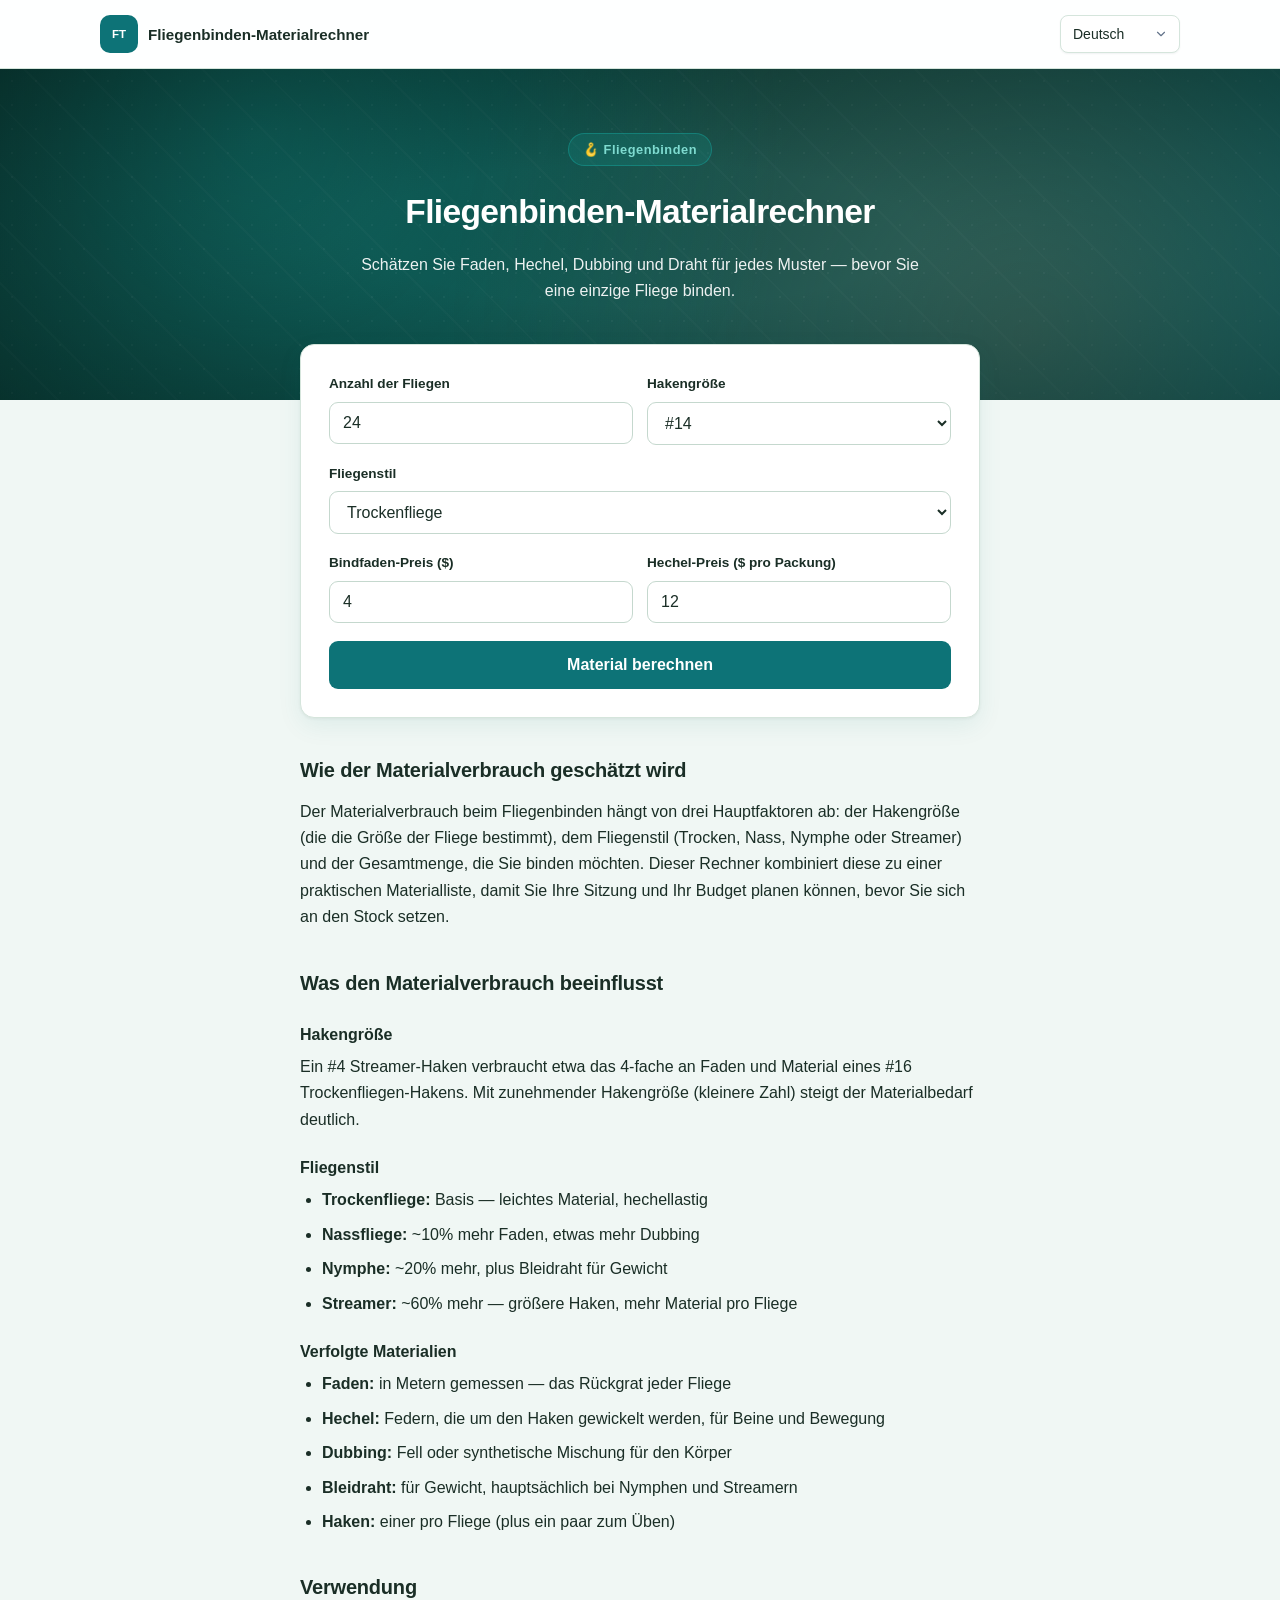
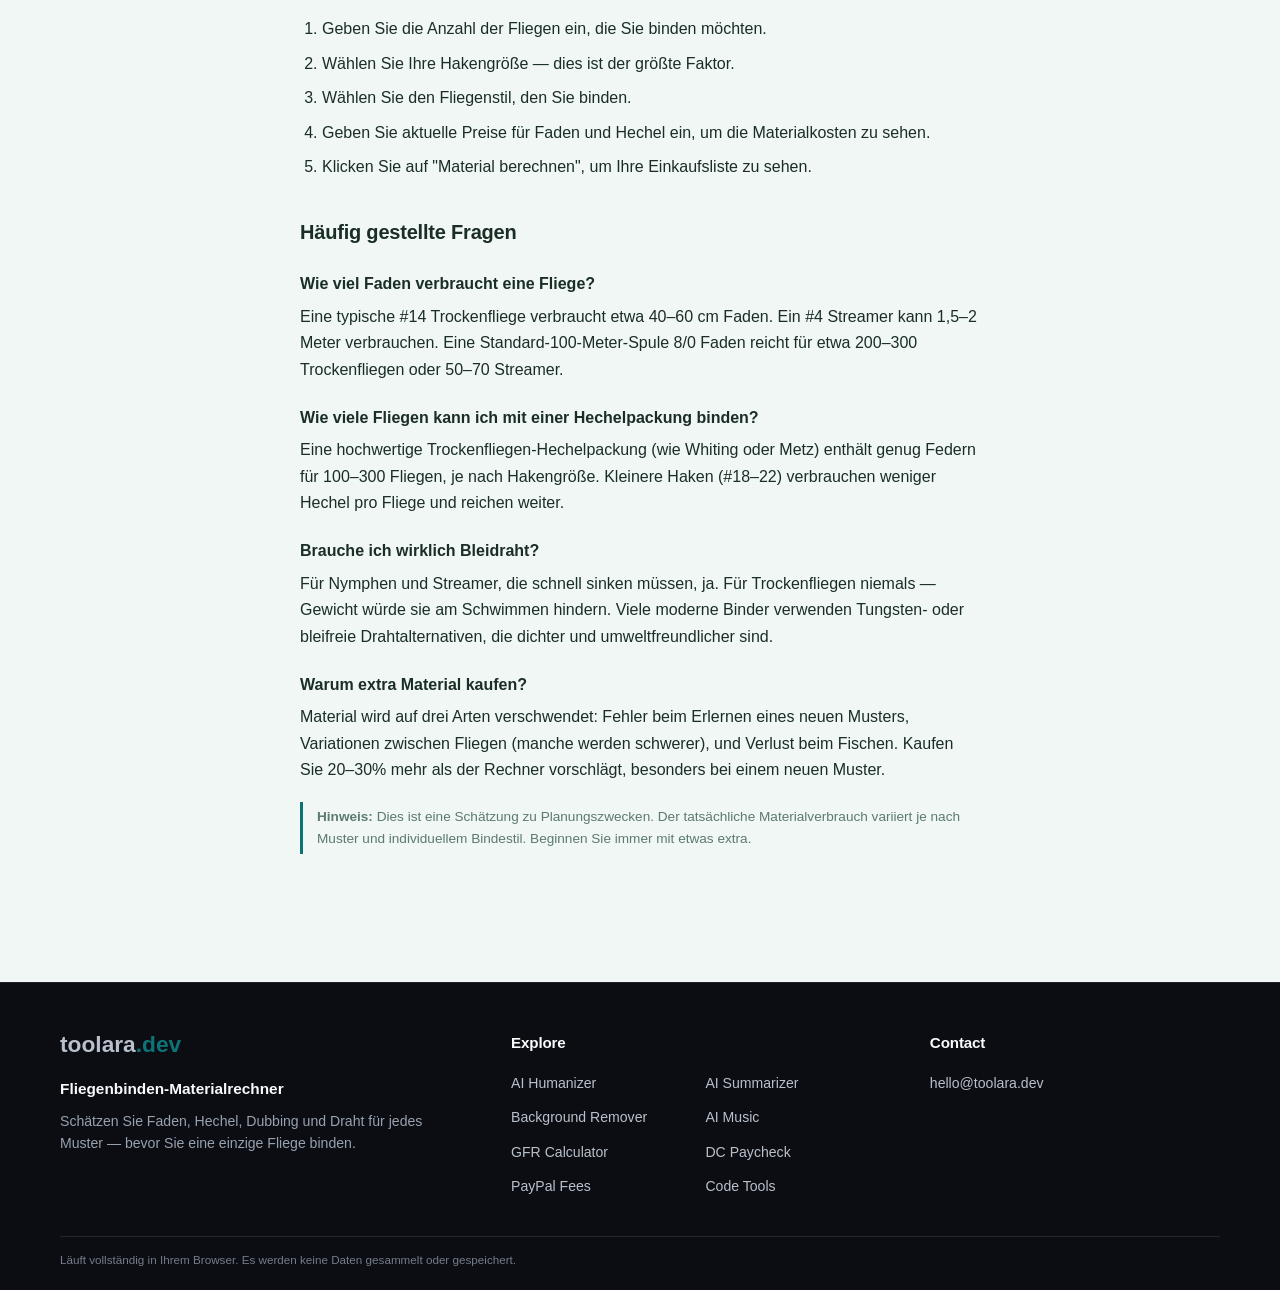
==== de/index.html @ 829e71bb "Use brand email in site contact links" ====
<!DOCTYPE html>
<html lang="de">
<head>
<meta charset="UTF-8">
<meta name="viewport" content="width=device-width, initial-scale=1.0">
<title>Fliegenbinden-Materialrechner — Faden, Hechel und Draht</title>
<meta name="description" content="Kostenloser Materialrechner fürs Fliegenbinden. Geben Sie Anzahl, Hakengröße und Fliegentyp ein — der Rechner schätzt Faden, Hechel, Dubbing und Draht und überschlägt die Kosten. Läuft vollständig im Browser, keine Datenübertragung.">
<meta name="keywords" content="fly tying calculator, fly tying materials, how much thread for flies, hackle calculator, fly tying cost estimator">
<meta name="robots" content="index, follow, max-snippet:-1, max-image-preview:large">
<meta name="theme-color" content="#1a3d2e">

<link rel="canonical" href="https://flytying.toolara.dev/de/">
<link rel="alternate" hreflang="en" href="https://flytying.toolara.dev/">
<link rel="alternate" hreflang="zh-Hans" href="https://flytying.toolara.dev/zh/">
<link rel="alternate" hreflang="zh-Hant" href="https://flytying.toolara.dev/zh-tw/">
<link rel="alternate" hreflang="ja" href="https://flytying.toolara.dev/ja/">
<link rel="alternate" hreflang="ko" href="https://flytying.toolara.dev/ko/">
<link rel="alternate" hreflang="de" href="https://flytying.toolara.dev/de/">
<link rel="alternate" hreflang="ru" href="https://flytying.toolara.dev/ru/">
<link rel="alternate" hreflang="es" href="https://flytying.toolara.dev/es/">
<link rel="alternate" hreflang="x-default" href="https://flytying.toolara.dev/">

<meta property="og:type" content="website">
<meta property="og:title" content="Fliegenbinden-Materialrechner — Faden, Hechel und Draht">
<meta property="og:description" content="Kostenloser Materialrechner fürs Fliegenbinden. Geben Sie Anzahl, Hakengröße und Fliegentyp ein — der Rechner schätzt Faden, Hechel, Dubbing und Draht und überschlägt die Kosten. Läuft vollständig im Browser, keine Datenübertragung.">
<meta property="og:url" content="https://flytying.toolara.dev/de/">
<meta property="og:image" content="https://flytying.toolara.dev/og-image.png">
<meta property="og:image:width" content="1200">
<meta property="og:image:height" content="630">
<meta property="og:image:alt" content="Fliegenbinden-Materialrechner — Faden, Hechel und Draht">
<meta property="og:locale" content="de_DE">
<meta name="twitter:card" content="summary_large_image">

<script type="application/ld+json">
{
  "@context": "https://schema.org",
  "@type": "WebApplication",
  "name": "Fliegenbinden-Materialrechner",
  "url": "https://flytying.toolara.dev/de/",
  "applicationCategory": "UtilityApplication",
  "operatingSystem": "Any",
  "inLanguage": "de",
  "description": "Kostenloser Materialrechner fürs Fliegenbinden. Geben Sie Anzahl, Hakengröße und Fliegentyp ein — der Rechner schätzt Faden, Hechel, Dubbing und Draht und überschlägt die Kosten. Läuft vollständig im Browser, keine Datenübertragung.",
  "offers": { "@type": "Offer", "price": "0", "priceCurrency": "USD" }
}
</script>

<script>window.__FORCE_LANG__ = 'de';</script>
<link rel="stylesheet" href="/css/style.css">
</head>
<body>
<header class="site-header"><div class="site-header-inner"><a class="site-brand" href="/" aria-label="fly-tying-calculator"><span class="site-brand-mark" aria-hidden="true">FT</span><span class="site-brand-name" data-i18n="title"></span></a><nav class="site-nav" aria-label="Site navigation"><select id="langSelect" onchange="setLang(this.value)" aria-label="Language">
      <option value="en">English</option>
      <option value="zh">简体中文</option>
      <option value="zh-TW">繁體中文</option>
      <option value="ja">日本語</option>
      <option value="ko">한국어</option>
      <option value="de">Deutsch</option>
      <option value="ru">Русский</option>
      <option value="es">Español</option>
    </select></nav></div></header>


<header class="hero">

  <div class="hero-inner">
    <div class="hero-badge" data-i18n="heroBadge">🪝 Fliegenbinden</div>
    <h1 data-i18n="title">Fliegenbinden-Materialrechner</h1>
    <p data-i18n="subtitle">Schätzen Sie Faden, Hechel, Dubbing und Draht für jedes Muster — bevor Sie eine einzige Fliege binden.</p>
  </div>
</header>

<main class="wrap">
  <section class="card">
    <h2 class="visually-hidden" data-i18n="calcHeading">Rechner</h2>

    <div class="row">
      <div>
        <label for="quantity" data-i18n="qtyLabel">Anzahl der Fliegen</label>
        <input type="number" id="quantity" min="1" step="1" placeholder="24" value="24" inputmode="numeric">
      </div>
      <div>
        <label for="hookSize" data-i18n="hookLabel">Hakengröße</label>
        <select id="hookSize">
          <option value="2">#2</option>
          <option value="4">#4</option>
          <option value="6">#6</option>
          <option value="8">#8</option>
          <option value="10">#10</option>
          <option value="12">#12</option>
          <option value="14" selected>#14</option>
          <option value="16">#16</option>
          <option value="18">#18</option>
          <option value="20">#20</option>
          <option value="22">#22</option>
        </select>
      </div>
    </div>

    <label for="style" data-i18n="styleLabel">Fliegenstil</label>
    <select id="style">
      <option value="dry" selected data-i18n="styleDry">Trockenfliege</option>
      <option value="wet" data-i18n="styleWet">Nassfliege</option>
      <option value="nymph" data-i18n="styleNymph">Nymphe</option>
      <option value="streamer" data-i18n="styleStreamer">Streamer</option>
    </select>

    <div class="row">
      <div>
        <label for="threadPrice" data-i18n="threadLabel">Bindfaden-Preis ($)</label>
        <input type="number" id="threadPrice" min="0" step="0.5" placeholder="4" value="4" inputmode="decimal">
      </div>
      <div>
        <label for="hacklePrice" data-i18n="hackleLabel">Hechel-Preis ($ pro Packung)</label>
        <input type="number" id="hacklePrice" min="0" step="0.5" placeholder="12" value="12" inputmode="decimal">
      </div>
    </div>

    <button class="calc" type="button" onclick="calculate()" data-i18n="calcBtn">Material berechnen</button>

    <div id="result" role="region" aria-live="polite">
      <div class="result-label" data-i18n="resultLabel">Benötigtes Material für</div>
      <div class="total-flies"><span id="totalFlies">—</span></div>

      <div class="breakdown">
        <div class="bd-row"><span data-i18n="bdThread">Bindfaden</span><strong id="bdThread">—</strong></div>
        <div class="bd-row"><span data-i18n="bdHackle">Hecheln</span><strong id="bdHackle">—</strong></div>
        <div class="bd-row"><span data-i18n="bdDubbing">Dubbing</span><strong id="bdDubbing">—</strong></div>
        <div class="bd-row"><span data-i18n="bdWire">Bleidraht</span><strong id="bdWire">—</strong></div>
        <div class="bd-row"><span data-i18n="bdHooks">Haken</span><strong id="bdHooks">—</strong></div>
        <div class="bd-divider"></div>
        <div class="bd-row bd-total"><span data-i18n="bdCost">Geschätzte Materialkosten</span><strong id="bdCost">—</strong></div>
      </div>
      <div class="result-disclaimer" data-i18n="resultDisclaimer">Nur eine Schätzung. Der tatsächliche Materialverbrauch variiert je nach Muster, Bindestil und individueller Technik. Kaufen Sie immer etwas extra.</div>
    </div>
  </section>

  <section>
    <h2 data-i18n="whatIsTitle">Wie der Materialverbrauch geschätzt wird</h2>
    <p data-i18n="whatIsText">Der Materialverbrauch beim Fliegenbinden hängt von drei Hauptfaktoren ab: der Hakengröße (die die Größe der Fliege bestimmt), dem Fliegenstil (Trocken, Nass, Nymphe oder Streamer) und der Gesamtmenge, die Sie binden möchten. Dieser Rechner kombiniert diese zu einer praktischen Materialliste, damit Sie Ihre Sitzung und Ihr Budget planen können, bevor Sie sich an den Stock setzen.</p>
  </section>

  <section>
    <h2 data-i18n="factorsTitle">Was den Materialverbrauch beeinflusst</h2>
    <h3 data-i18n="f1Title">Hakengröße</h3>
    <p data-i18n="f1Text">Ein #4 Streamer-Haken verbraucht etwa das 4-fache an Faden und Material eines #16 Trockenfliegen-Hakens. Mit zunehmender Hakengröße (kleinere Zahl) steigt der Materialbedarf deutlich.</p>

    <h3 data-i18n="f2Title">Fliegenstil</h3>
    <ul>
      <li data-i18n="f2a"><strong>Trockenfliege:</strong> Basis — leichtes Material, hechellastig</li>
      <li data-i18n="f2b"><strong>Nassfliege:</strong> ~10% mehr Faden, etwas mehr Dubbing</li>
      <li data-i18n="f2c"><strong>Nymphe:</strong> ~20% mehr, plus Bleidraht für Gewicht</li>
      <li data-i18n="f2d"><strong>Streamer:</strong> ~60% mehr — größere Haken, mehr Material pro Fliege</li>
    </ul>

    <h3 data-i18n="f3Title">Verfolgte Materialien</h3>
    <ul>
      <li data-i18n="f3a"><strong>Faden:</strong> in Metern gemessen — das Rückgrat jeder Fliege</li>
      <li data-i18n="f3b"><strong>Hechel:</strong> Federn, die um den Haken gewickelt werden, für Beine und Bewegung</li>
      <li data-i18n="f3c"><strong>Dubbing:</strong> Fell oder synthetische Mischung für den Körper</li>
      <li data-i18n="f3d"><strong>Bleidraht:</strong> für Gewicht, hauptsächlich bei Nymphen und Streamern</li>
      <li data-i18n="f3e"><strong>Haken:</strong> einer pro Fliege (plus ein paar zum Üben)</li>
    </ul>
  </section>

  <section>
    <h2 data-i18n="howToTitle">Verwendung</h2>
    <ol>
      <li data-i18n="howTo1">Geben Sie die Anzahl der Fliegen ein, die Sie binden möchten.</li>
      <li data-i18n="howTo2">Wählen Sie Ihre Hakengröße — dies ist der größte Faktor.</li>
      <li data-i18n="howTo3">Wählen Sie den Fliegenstil, den Sie binden.</li>
      <li data-i18n="howTo4">Geben Sie aktuelle Preise für Faden und Hechel ein, um die Materialkosten zu sehen.</li>
      <li data-i18n="howTo5">Klicken Sie auf "Material berechnen", um Ihre Einkaufsliste zu sehen.</li>
    </ol>
  </section>

  <section>
    <h2 data-i18n="faqTitle">Häufig gestellte Fragen</h2>
    <h3 data-i18n="faq1q">Wie viel Faden verbraucht eine Fliege?</h3>
    <p data-i18n="faq1a">Eine typische #14 Trockenfliege verbraucht etwa 40–60 cm Faden. Ein #4 Streamer kann 1,5–2 Meter verbrauchen. Eine Standard-100-Meter-Spule 8/0 Faden reicht für etwa 200–300 Trockenfliegen oder 50–70 Streamer.</p>

    <h3 data-i18n="faq2q">Wie viele Fliegen kann ich mit einer Hechelpackung binden?</h3>
    <p data-i18n="faq2a">Eine hochwertige Trockenfliegen-Hechelpackung (wie Whiting oder Metz) enthält genug Federn für 100–300 Fliegen, je nach Hakengröße. Kleinere Haken (#18–22) verbrauchen weniger Hechel pro Fliege und reichen weiter.</p>

    <h3 data-i18n="faq3q">Brauche ich wirklich Bleidraht?</h3>
    <p data-i18n="faq3a">Für Nymphen und Streamer, die schnell sinken müssen, ja. Für Trockenfliegen niemals — Gewicht würde sie am Schwimmen hindern. Viele moderne Binder verwenden Tungsten- oder bleifreie Drahtalternativen, die dichter und umweltfreundlicher sind.</p>

    <h3 data-i18n="faq4q">Warum extra Material kaufen?</h3>
    <p data-i18n="faq4a">Material wird auf drei Arten verschwendet: Fehler beim Erlernen eines neuen Musters, Variationen zwischen Fliegen (manche werden schwerer), und Verlust beim Fischen. Kaufen Sie 20–30% mehr als der Rechner vorschlägt, besonders bei einem neuen Muster.</p>

    <div class="disclaimer" data-i18n="disclaimer"><strong>Hinweis:</strong> Dies ist eine Schätzung zu Planungszwecken. Der tatsächliche Materialverbrauch variiert je nach Muster und individuellem Bindestil. Beginnen Sie immer mit etwas extra.</div>
  </section>
</main>

<footer class="footer site-footer">
<div class="site-footer-inner">
<div class="site-footer-grid">
<section class="site-footer-column">
<a class="site-footer-wordmark" href="https://toolara.dev/" aria-label="toolara.dev">toolara<span class="tld">.dev</span></a>
<p class="site-footer-site-name" data-i18n="title">Fliegenbinden-Materialrechner</p>
<p class="site-footer-description" data-i18n="subtitle">Schätzen Sie Faden, Hechel, Dubbing und Draht für jedes Muster — bevor Sie eine einzige Fliege binden.</p>
</section>
<section class="site-footer-column"><h2 class="site-footer-heading">Explore</h2><nav class="site-footer-links" aria-label="Explore sites"><a href="https://humanize.toolara.dev/">AI Humanizer</a>
<a href="https://summarize.toolara.dev/">AI Summarizer</a>
<a href="https://background.toolara.dev/">Background Remover</a>
<a href="https://music.toolara.dev/">AI Music</a>
<a href="https://gfr.toolara.dev/">GFR Calculator</a>
<a href="https://dc-pay.toolara.dev/">DC Paycheck</a>
<a href="https://paypal.toolara.dev/">PayPal Fees</a>
<a href="https://devtools.toolara.dev/">Code Tools</a></nav></section>
<section class="site-footer-column"><h2 class="site-footer-heading">Contact</h2><p class="site-footer-contact"><a href="mailto:hello@toolara.dev">hello@toolara.dev</a></p></section>
</div>
<div class="site-footer-bottom"><p class="site-footer-privacy" data-i18n="footer">Läuft vollständig in Ihrem Browser. Es werden keine Daten gesammelt oder gespeichert.</p></div>
</div>
</footer>

<script src="/js/i18n.js"></script>
<script src="/js/calculator.js"></script>
</body>
</html>
---- css/style.css ----
:root {
  --bg: #f0f7f4; --card: #ffffff; --text: #1a2e26; --muted: #5c7a6e;
  --accent: #0d7377; --accent-dark: #095457; --water: #14a098; --brown: #8b5a3c;
  --border: #d5e5dc; --radius: 14px;
  --shadow: 0 1px 3px rgba(26,46,38,0.06), 0 8px 24px rgba(13,115,119,0.08);
}
* { box-sizing: border-box; }
html { scroll-behavior: smooth; }
body { margin: 0; font-family: -apple-system, BlinkMacSystemFont, "Segoe UI", "PingFang SC", "Hiragino Sans GB", "Microsoft YaHei", "Noto Sans CJK SC", Roboto, sans-serif; background: var(--bg); color: var(--text); line-height: 1.65; -webkit-font-smoothing: antialiased; }
.visually-hidden { position: absolute; width: 1px; height: 1px; padding: 0; margin: -1px; overflow: hidden; clip: rect(0,0,0,0); white-space: nowrap; border: 0; }

/* ---------- Hero ---------- */
.hero {
  position: relative;
  overflow: hidden;
  color: #fff;
  padding: 64px 20px 96px;
  background:
    radial-gradient(circle at 20% 20%, rgba(20,160,152,0.35) 0%, transparent 50%),
    radial-gradient(circle at 80% 80%, rgba(139,90,60,0.30) 0%, transparent 55%),
    linear-gradient(135deg, #0a2e2a 0%, #0d4a45 45%, #0d7377 100%);
}
.hero::before {
  content: "";
  position: absolute; inset: 0;
  background-image:
    repeating-linear-gradient(45deg, transparent, transparent 40px, rgba(255,255,255,0.02) 40px, rgba(255,255,255,0.02) 42px),
    radial-gradient(rgba(255,255,255,0.04) 1px, transparent 1px);
  background-size: auto, 24px 24px;
  pointer-events: none;
}
.hero::after {
  content: "";
  position: absolute; inset: 0;
  background: radial-gradient(ellipse at center, transparent 30%, rgba(0,20,15,0.40) 100%);
  pointer-events: none;
}
.hero-inner { max-width: 720px; margin: 0 auto; position: relative; z-index: 2; text-align: center; }
.hero-badge {
  display: inline-block;
  background: rgba(20,160,152,0.20);
  border: 1px solid rgba(20,160,152,0.50);
  color: #7fdbd0;
  padding: 5px 14px;
  border-radius: 999px;
  font-size: 0.8rem;
  font-weight: 600;
  letter-spacing: 0.04em;
  margin-bottom: 18px;
}
.hero h1 { font-size: 2.1rem; margin: 0 0 12px; font-weight: 800; letter-spacing: -0.02em; }
.hero p { margin: 0 auto; opacity: 0.92; font-size: 1rem; max-width: 560px; }

/* ---------- Lang switcher ---------- */
.lang-switch { position: absolute; top: 16px; right: 16px; z-index: 3; }
.lang-switch select {
  appearance: none; -webkit-appearance: none;
  background-color: rgba(255,255,255,0.12);
  background-image: url("data:image/svg+xml;charset=UTF-8,%3csvg xmlns='http://www.w3.org/2000/svg' viewBox='0 0 24 24' fill='none' stroke='white' stroke-width='2' stroke-linecap='round' stroke-linejoin='round'%3e%3cpolyline points='6 9 12 15 18 9'%3e%3c/polyline%3e%3c/svg%3e");
  background-repeat: no-repeat; background-position: right 10px center; background-size: 14px;
  border: 1px solid rgba(255,255,255,0.3);
  color: #fff; padding: 7px 32px 7px 12px; border-radius: 8px;
  font-size: 0.85rem; font-family: inherit; cursor: pointer;
}
.lang-switch select:hover { background-color: rgba(255,255,255,0.25); }
.lang-switch select option { color: #1a2e26; background: #fff; }

/* ---------- Layout ---------- */
.wrap { max-width: 720px; margin: -56px auto 0; padding: 0 20px 64px; position: relative; z-index: 2; }
.card { background: var(--card); border: 1px solid var(--border); border-radius: var(--radius); padding: 28px; margin-bottom: 22px; box-shadow: var(--shadow); }

label { display: block; font-weight: 600; font-size: 0.85rem; margin-bottom: 6px; }
input, select { width: 100%; padding: 11px 13px; border: 1px solid #c5d8ce; border-radius: 9px; font-size: 1rem; margin-bottom: 18px; background: #fff; color: var(--text); transition: border-color 0.15s, box-shadow 0.15s; font-family: inherit; }
input:focus, select:focus { outline: none; border-color: var(--accent); box-shadow: 0 0 0 3px rgba(13,115,119,0.15); }
.row { display: flex; gap: 14px; }
.row > div { flex: 1; }
button.calc { width: 100%; padding: 15px; background: var(--accent); color: #fff; border: none; border-radius: 9px; font-size: 1rem; font-weight: 600; cursor: pointer; transition: background 0.15s, transform 0.1s; font-family: inherit; }
button.calc:hover { background: var(--accent-dark); }
button.calc:active { transform: scale(0.99); }

/* ---------- Result ---------- */
#result { margin-top: 24px; padding: 24px; border-radius: 14px; background: linear-gradient(135deg, #ecfaf7 0%, #f0f7f4 100%); border: 2px solid var(--accent); display: none; animation: fadeIn 0.35s ease; }
#result.show { display: block; }
@keyframes fadeIn { from { opacity: 0; transform: translateY(8px); } to { opacity: 1; transform: none; } }
.result-label { font-size: 0.78rem; text-transform: uppercase; letter-spacing: 0.07em; font-weight: 700; color: #0d7377; margin-bottom: 4px; }
.total-flies { font-size: 2.6rem; font-weight: 800; color: #0a2e2a; line-height: 1; letter-spacing: -0.02em; }
.total-flies::after { content: " flies"; font-size: 1rem; font-weight: 500; color: var(--muted); margin-left: 8px; }
.breakdown { margin-top: 20px; padding-top: 16px; border-top: 1px solid rgba(13,115,119,0.20); }
.bd-row { display: flex; justify-content: space-between; padding: 7px 0; font-size: 0.9rem; color: #1a2e26; }
.bd-row strong { color: #0a2e2a; font-weight: 600; }
.bd-divider { height: 1px; background: rgba(13,115,119,0.15); margin: 10px 0; }
.bd-total { font-size: 1rem; padding-top: 10px; }
.bd-total strong { color: #0d7377; font-size: 1.15rem; }
.result-disclaimer { margin-top: 16px; padding-top: 12px; border-top: 1px solid rgba(13,115,119,0.15); font-size: 0.78rem; color: var(--muted); }

/* ---------- Content ---------- */
h2 { font-size: 1.25rem; margin: 36px 0 12px; letter-spacing: -0.01em; }
h3 { font-size: 1rem; margin: 22px 0 6px; }
p { margin: 0 0 14px; }
ul, ol { margin: 0 0 16px; padding-left: 22px; }
li { margin-bottom: 8px; line-height: 1.65; }
table { width: 100%; border-collapse: collapse; font-size: 0.9rem; margin: 14px 0; }
th, td { text-align: left; padding: 10px 12px; border-bottom: 1px solid #d5e5dc; }
th { background: #ecfaf7; font-weight: 600; font-size: 0.8rem; text-transform: uppercase; letter-spacing: 0.04em; color: #0d7377; }
tr:last-child td { border-bottom: none; }
.disclaimer { font-size: 0.85rem; color: var(--muted); border-left: 3px solid var(--accent); padding: 4px 0 4px 14px; margin-top: 18px; }
.footer { text-align: center; font-size: 0.8rem; color: var(--muted); padding: 24px 20px 48px; }

@media (max-width: 560px) {
  .hero { padding: 48px 16px 80px; }
  .hero h1 { font-size: 1.5rem; }
  .lang-switch { position: static; display: flex; justify-content: center; margin-bottom: 16px; }
  .wrap { padding: 0 14px 48px; }
  .card { padding: 20px; }
  .row { flex-direction: column; gap: 0; }
  .total-flies { font-size: 2.1rem; }
}
/* Toolara site navigation */
.site-header { position: relative; z-index: 10; background: rgba(255,255,255,0.96); border-bottom: 1px solid var(--border, #e2e8f0); }
.site-header-inner { max-width: 1120px; min-height: 68px; margin: 0 auto; padding: 10px 20px; display: flex; align-items: center; justify-content: space-between; gap: 20px; }
.site-brand { min-width: 0; display: flex; align-items: center; gap: 10px; color: var(--text, #0f1c2e); text-decoration: none; font-weight: 700; }
.site-brand-mark { width: 38px; height: 38px; flex: 0 0 38px; display: grid; place-items: center; border-radius: 10px; background: var(--accent, #2563eb); color: #fff; font-size: 0.72rem; font-weight: 800; }
.site-brand-name { font-size: 0.95rem; line-height: 1.25; }
.site-nav { display: flex; align-items: center; gap: 10px; }
.site-nav-link { padding: 8px 12px; border: 1px solid var(--border, #e2e8f0); border-radius: 8px; background: #fff; color: var(--accent-dark, var(--accent, #1d4ed8)); text-decoration: none; white-space: nowrap; font-size: 0.875rem; font-weight: 650; transition: background 0.15s, border-color 0.15s; }
.site-nav-link:hover { background: var(--bg, #f8fafc); border-color: var(--accent, #2563eb); }
.site-nav select { appearance: none; -webkit-appearance: none; width: auto; min-width: 120px; height: 38px; margin: 0; padding: 8px 34px 8px 12px; border: 1px solid var(--border, #e2e8f0); border-radius: 8px; background-color: #fff; background-image: url("data:image/svg+xml;charset=UTF-8,%3csvg xmlns='http://www.w3.org/2000/svg' viewBox='0 0 24 24' fill='none' stroke='%2364748b' stroke-width='2' stroke-linecap='round' stroke-linejoin='round'%3e%3cpolyline points='6 9 12 15 18 9'%3e%3c/polyline%3e%3c/svg%3e"); background-repeat: no-repeat; background-position: right 11px center; background-size: 14px; color: var(--text, #0f1c2e); font-family: inherit; font-size: 0.875rem; line-height: 1.2; cursor: pointer; box-shadow: 0 1px 2px rgba(15, 28, 46, 0.06); transition: border-color 0.15s, box-shadow 0.15s; }
.site-nav select:hover { border-color: var(--accent, #2563eb); }
.site-nav select:focus-visible { outline: 2px solid var(--accent, #2563eb); outline-offset: 2px; }
.site-nav select option { color: #0f1c2e; background: #fff; }
@media (max-width: 560px) {
  .site-header-inner { min-height: 0; padding: 10px 14px; flex-wrap: wrap; gap: 10px; }
  .site-brand { flex: 1 1 100%; }
  .site-nav { width: 100%; justify-content: space-between; gap: 8px; }
  .site-nav select { min-width: 118px; }
}

.site-footer { margin-top: 64px !important; padding: 48px 24px 22px !important; background: #0b0d12 !important; border-top: 1px solid rgba(255,255,255,0.08) !important; color: #a6adbb !important; text-align: left !important; font-size: 0.88rem !important; line-height: 1.6; }
.site-footer-inner { max-width: 1160px; margin: 0 auto; }
.site-footer-grid { display: grid; grid-template-columns: minmax(0,1.25fr) minmax(280px,1.15fr) minmax(220px,0.9fr); gap: 48px; }
.site-footer-column { min-width: 0; }
.site-footer-wordmark { display: inline-flex; align-items: baseline; color: #f8fafc !important; font-size: 1.42rem; font-weight: 850; line-height: 1.15; text-decoration: none; }
.site-footer-wordmark .tld { color: var(--accent, #3b82f6); }
.site-footer-site-name { margin: 18px 0 0 !important; color: #f8fafc; font-size: 0.96rem; font-weight: 700; }
.site-footer-heading { margin: 0 0 16px !important; color: #f8fafc; font-size: 0.95rem; font-weight: 650; }
.site-footer-description { max-width: 420px; margin: 8px 0 0 !important; color: #98a1af; }
.site-footer-links { display: grid; grid-template-columns: repeat(2,minmax(0,1fr)); gap: 12px 18px; }
.site-footer-contact { margin: 0 !important; color: #b9c0cb; overflow-wrap: anywhere; }
.site-footer a { color: #b9c0cb !important; text-decoration: none; }
.site-footer a:hover { color: #fff !important; text-decoration: underline; }
.site-footer-bottom { margin-top: 38px; padding-top: 14px; border-top: 1px solid rgba(255,255,255,0.1); color: #747d8a; font-size: 0.73rem; line-height: 1.5; }
.site-footer-bottom p { margin: 0; }
@media (max-width: 960px) { .site-footer-grid { grid-template-columns: repeat(2,minmax(0,1fr)); gap: 34px; } .site-footer-column:first-child { grid-column: 1 / -1; } }
@media (max-width: 760px) { .site-footer { padding: 36px 20px 20px !important; } .site-footer-grid { grid-template-columns: 1fr; gap: 28px; } .site-footer-column:first-child { grid-column: auto; } .site-footer-links { gap: 10px 14px; } .site-footer-bottom { margin-top: 28px; } }
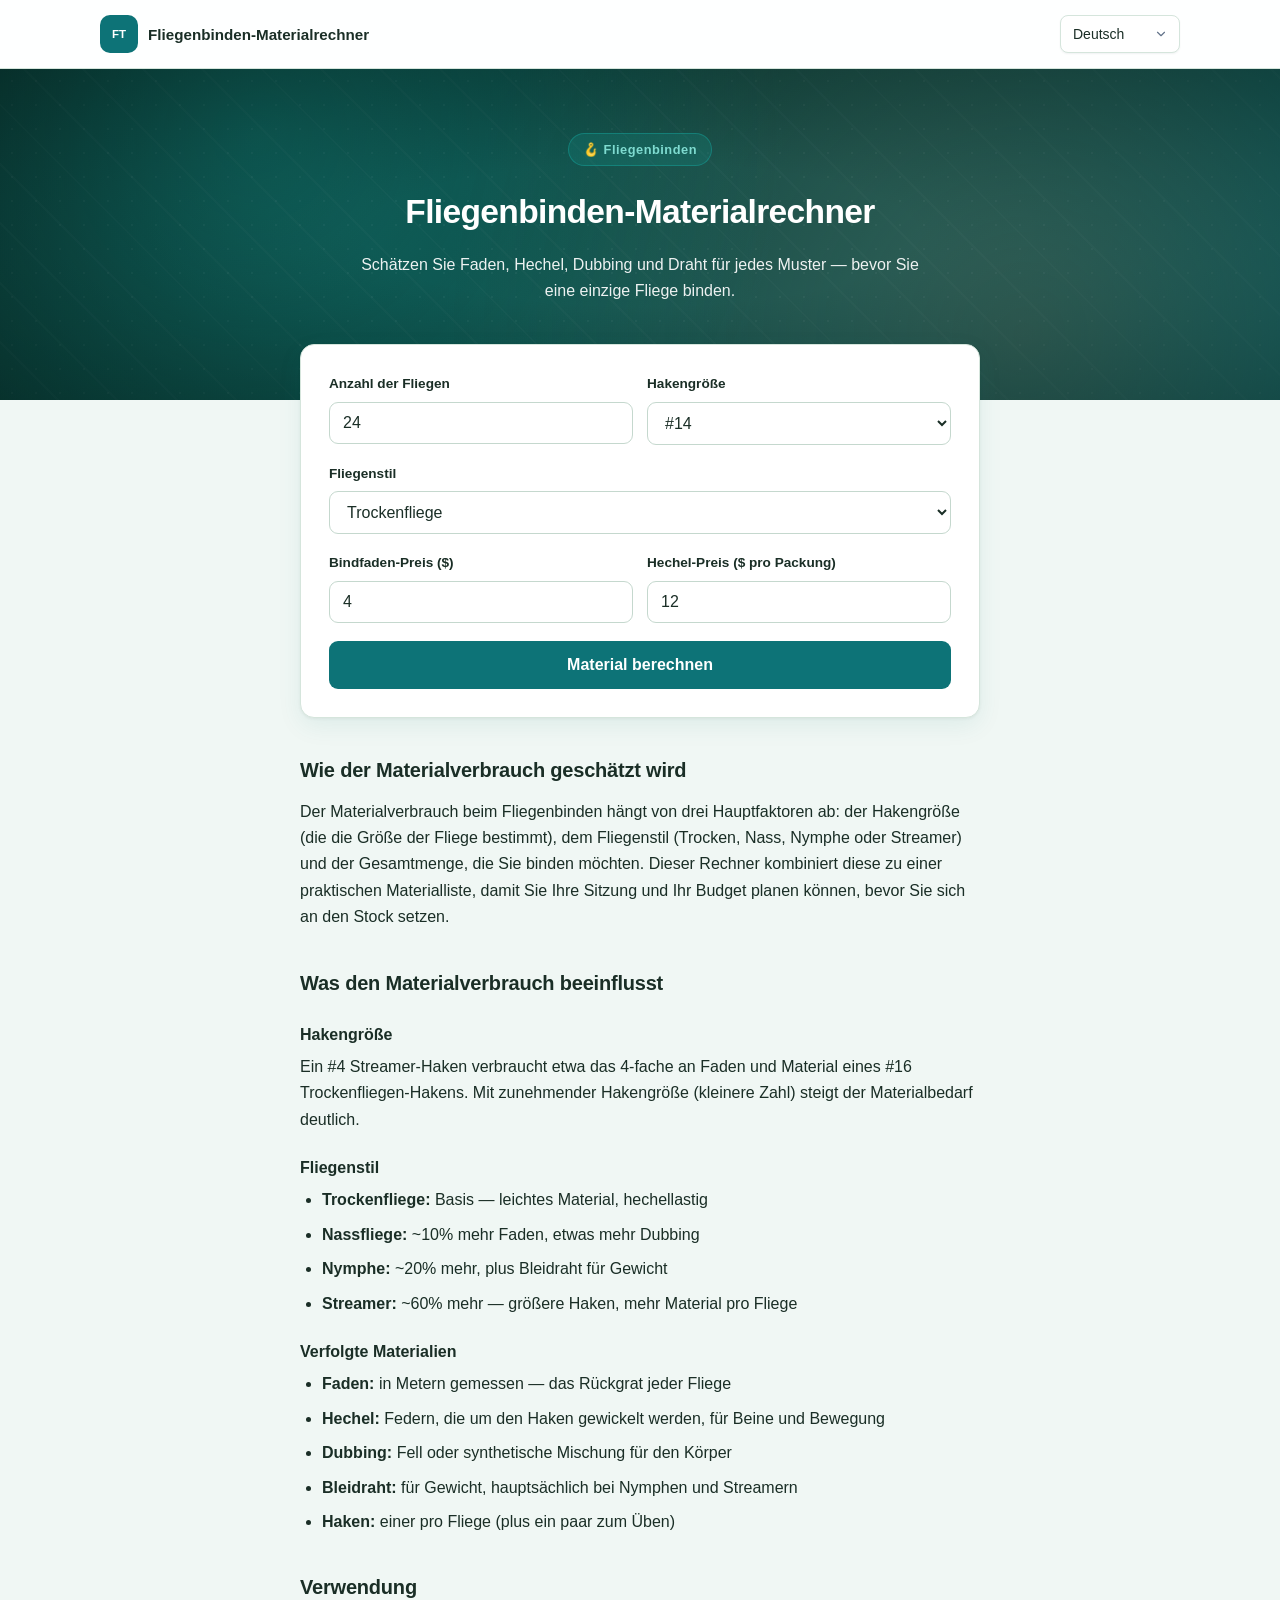
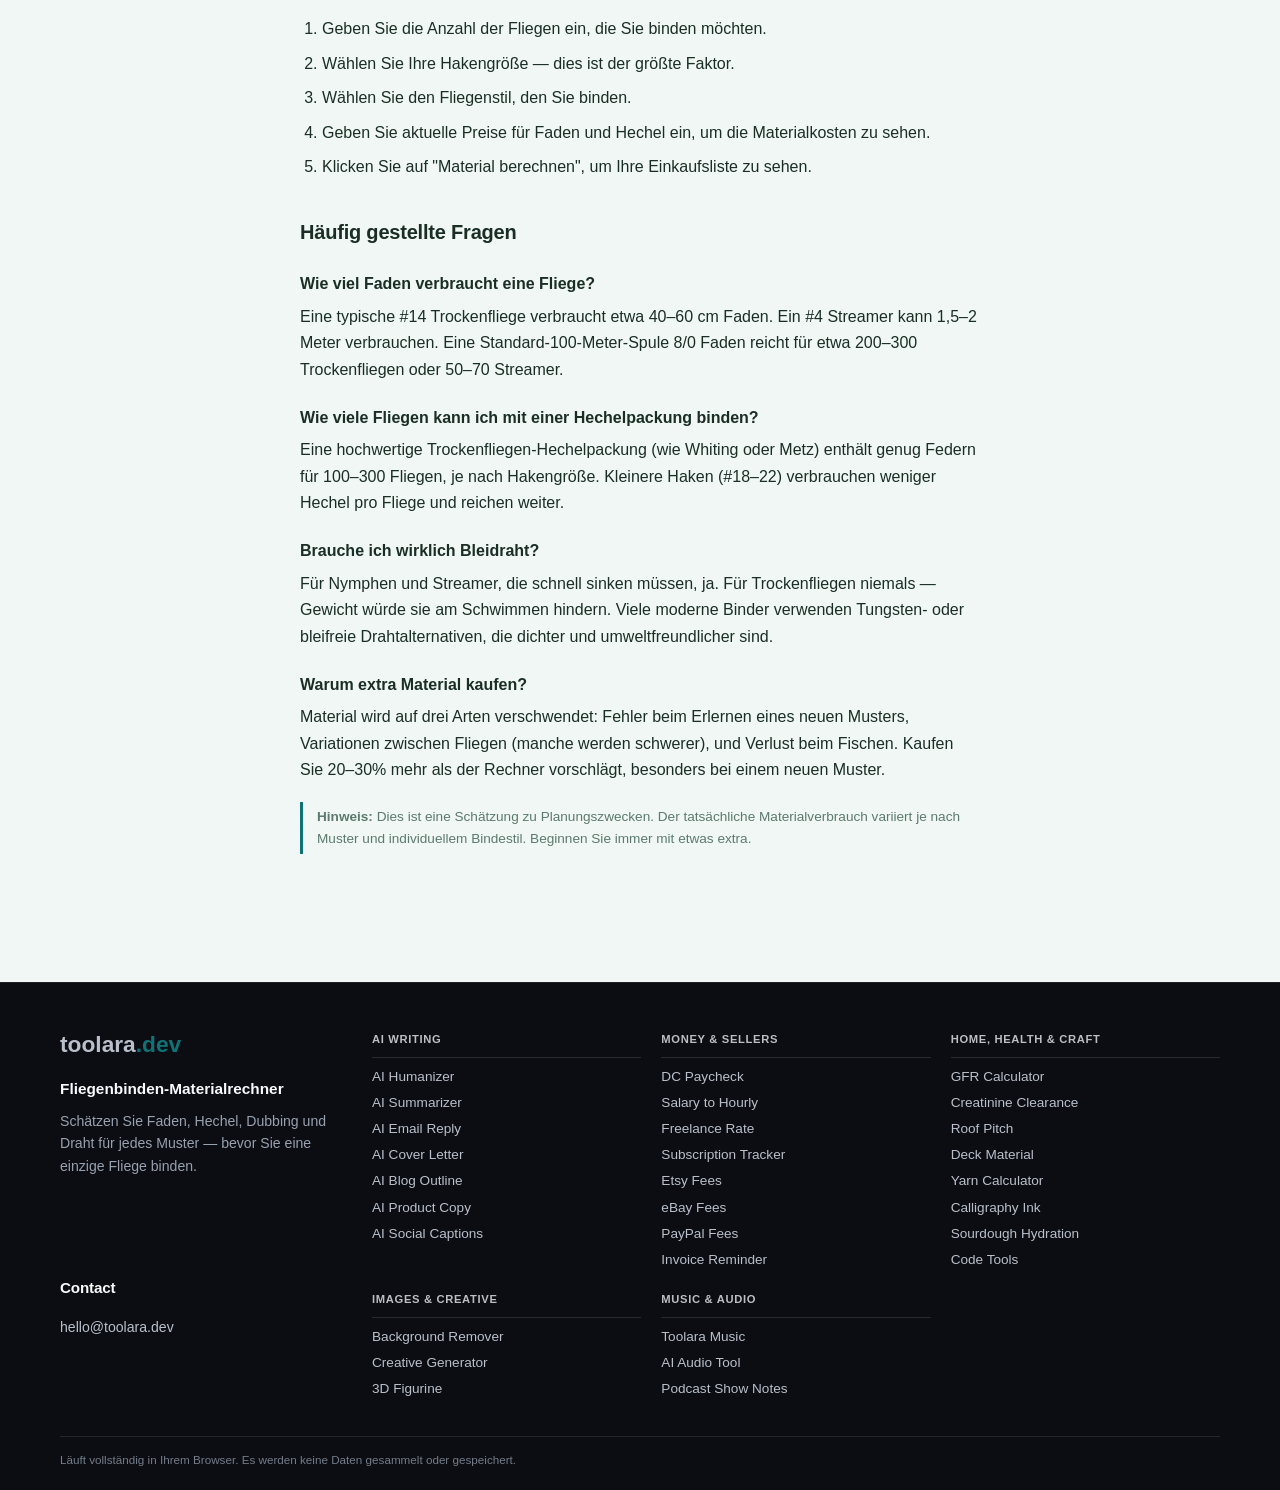
==== commit 00b576d3: "Regroup footer navigation across sibling tools" ====
--- a/de/index.html
+++ b/de/index.html
@@ -47,6 +47,18 @@
 
 <script>window.__FORCE_LANG__ = 'de';</script>
 <link rel="stylesheet" href="/css/style.css">
+<style id="footer-groups-css">
+.site-footer-grid{grid-template-columns:minmax(0,0.85fr) minmax(0,2.65fr)!important;gap:40px!important}
+.site-footer-column:nth-child(2){grid-row:1/span 2!important}
+.site-footer-column:nth-child(3){grid-column:1!important;grid-row:2!important}
+.site-footer-explore{display:grid;grid-template-columns:repeat(3,minmax(0,1fr));gap:22px 20px;align-content:start}
+.site-footer-group{min-width:0}
+.site-footer-group-title{margin:0 0 9px;padding-bottom:8px;border-bottom:1px solid rgba(255,255,255,0.16);color:#f8fafc;font-size:0.7rem;font-weight:700;letter-spacing:0.06em;text-transform:uppercase;opacity:.75}
+.site-footer-group .site-footer-links{display:grid!important;grid-template-columns:minmax(0,1fr)!important;gap:7px;font-size:0.85rem;line-height:1.4}
+@media(max-width:960px){.site-footer-grid{grid-template-columns:1fr!important;gap:30px!important}
+.site-footer-column:nth-child(2){grid-row:auto!important}.site-footer-column:nth-child(3){grid-column:auto!important;grid-row:auto!important}
+.site-footer-explore{grid-template-columns:repeat(2,minmax(0,1fr))}}
+</style>
 </head>
 <body>
 <header class="site-header"><div class="site-header-inner"><a class="site-brand" href="/" aria-label="fly-tying-calculator"><span class="site-brand-mark" aria-hidden="true">FT</span><span class="site-brand-name" data-i18n="title"></span></a><nav class="site-nav" aria-label="Site navigation"><select id="langSelect" onchange="setLang(this.value)" aria-label="Language">
@@ -200,14 +212,7 @@
 <p class="site-footer-site-name" data-i18n="title">Fliegenbinden-Materialrechner</p>
 <p class="site-footer-description" data-i18n="subtitle">Schätzen Sie Faden, Hechel, Dubbing und Draht für jedes Muster — bevor Sie eine einzige Fliege binden.</p>
 </section>
-<section class="site-footer-column"><h2 class="site-footer-heading">Explore</h2><nav class="site-footer-links" aria-label="Explore sites"><a href="https://humanize.toolara.dev/">AI Humanizer</a>
-<a href="https://summarize.toolara.dev/">AI Summarizer</a>
-<a href="https://background.toolara.dev/">Background Remover</a>
-<a href="https://music.toolara.dev/">AI Music</a>
-<a href="https://gfr.toolara.dev/">GFR Calculator</a>
-<a href="https://dc-pay.toolara.dev/">DC Paycheck</a>
-<a href="https://paypal.toolara.dev/">PayPal Fees</a>
-<a href="https://devtools.toolara.dev/">Code Tools</a></nav></section>
+<section class="site-footer-column"><div class="site-footer-explore"><div class="site-footer-group"><h2 class="site-footer-group-title">AI writing</h2><nav class="site-footer-links" aria-label="AI writing sites"><a href="https://humanize.toolara.dev/">AI Humanizer</a><a href="https://summarize.toolara.dev/">AI Summarizer</a><a href="https://emailreply.toolara.dev/">AI Email Reply</a><a href="https://coverletter.toolara.dev/">AI Cover Letter</a><a href="https://blogoutline.toolara.dev/">AI Blog Outline</a><a href="https://productcopy.toolara.dev/">AI Product Copy</a><a href="https://captions.toolara.dev/">AI Social Captions</a></nav></div><div class="site-footer-group"><h2 class="site-footer-group-title">Money &amp; sellers</h2><nav class="site-footer-links" aria-label="Money &amp; sellers sites"><a href="https://dc-pay.toolara.dev/">DC Paycheck</a><a href="https://salary.toolara.dev/">Salary to Hourly</a><a href="https://freelance.toolara.dev/">Freelance Rate</a><a href="https://subscriptions.toolara.dev/">Subscription Tracker</a><a href="https://etsy.toolara.dev/">Etsy Fees</a><a href="https://ebay.toolara.dev/">eBay Fees</a><a href="https://paypal.toolara.dev/">PayPal Fees</a><a href="https://invoices.toolara.dev/">Invoice Reminder</a></nav></div><div class="site-footer-group"><h2 class="site-footer-group-title">Home, health &amp; craft</h2><nav class="site-footer-links" aria-label="Home, health &amp; craft sites"><a href="https://gfr.toolara.dev/">GFR Calculator</a><a href="https://crcl.toolara.dev/">Creatinine Clearance</a><a href="https://roof.toolara.dev/">Roof Pitch</a><a href="https://deck.toolara.dev/">Deck Material</a><a href="https://yarn.toolara.dev/">Yarn Calculator</a><a href="https://calligraphy.toolara.dev/">Calligraphy Ink</a><a href="https://sourdough.toolara.dev/">Sourdough Hydration</a><a href="https://devtools.toolara.dev/">Code Tools</a></nav></div><div class="site-footer-group"><h2 class="site-footer-group-title">Images &amp; creative</h2><nav class="site-footer-links" aria-label="Images &amp; creative sites"><a href="https://background.toolara.dev/">Background Remover</a><a href="https://creative.toolara.dev/">Creative Generator</a><a href="https://figurine.toolara.dev/">3D Figurine</a></nav></div><div class="site-footer-group"><h2 class="site-footer-group-title">Music &amp; audio</h2><nav class="site-footer-links" aria-label="Music &amp; audio sites"><a href="https://music.toolara.dev/">Toolara Music</a><a href="https://audio.toolara.dev/">AI Audio Tool</a><a href="https://podcast.toolara.dev/">Podcast Show Notes</a></nav></div></div></section>
 <section class="site-footer-column"><h2 class="site-footer-heading">Contact</h2><p class="site-footer-contact"><a href="mailto:hello@toolara.dev">hello@toolara.dev</a></p></section>
 </div>
 <div class="site-footer-bottom"><p class="site-footer-privacy" data-i18n="footer">Läuft vollständig in Ihrem Browser. Es werden keine Daten gesammelt oder gespeichert.</p></div>
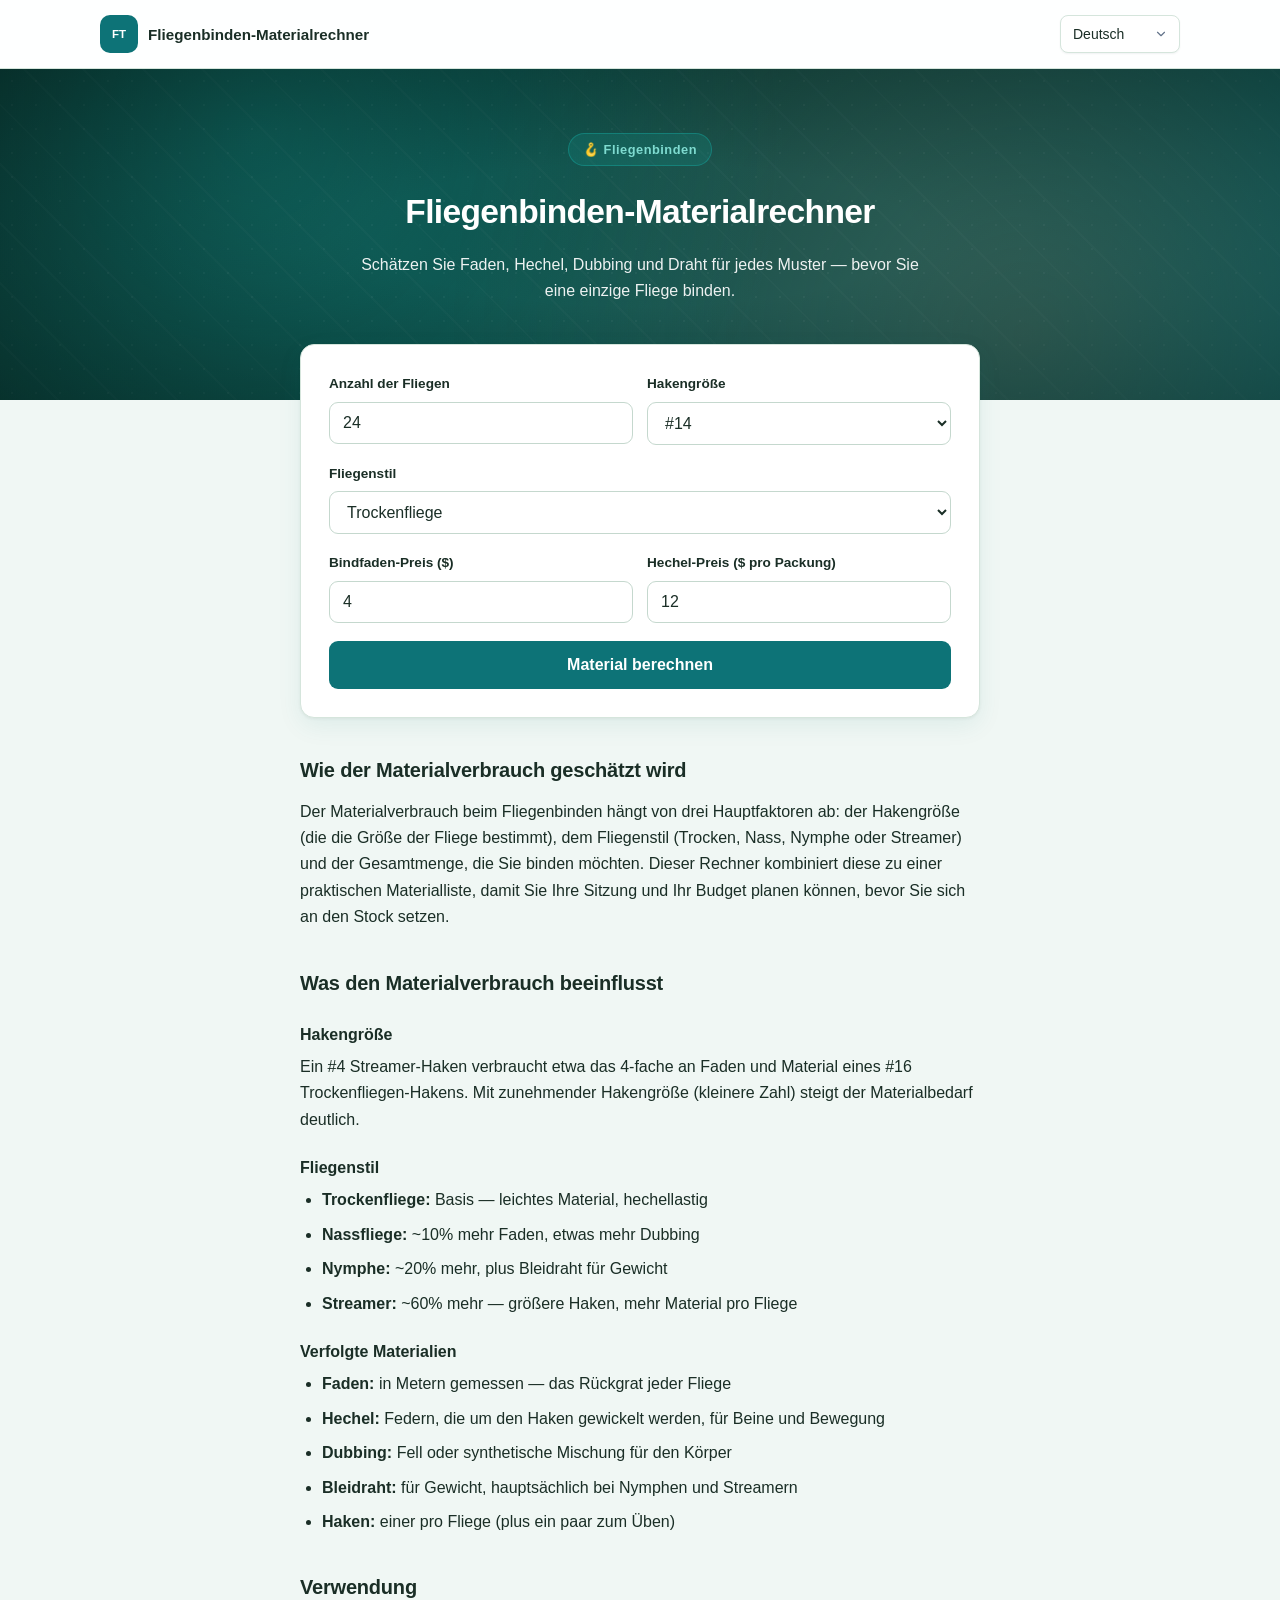
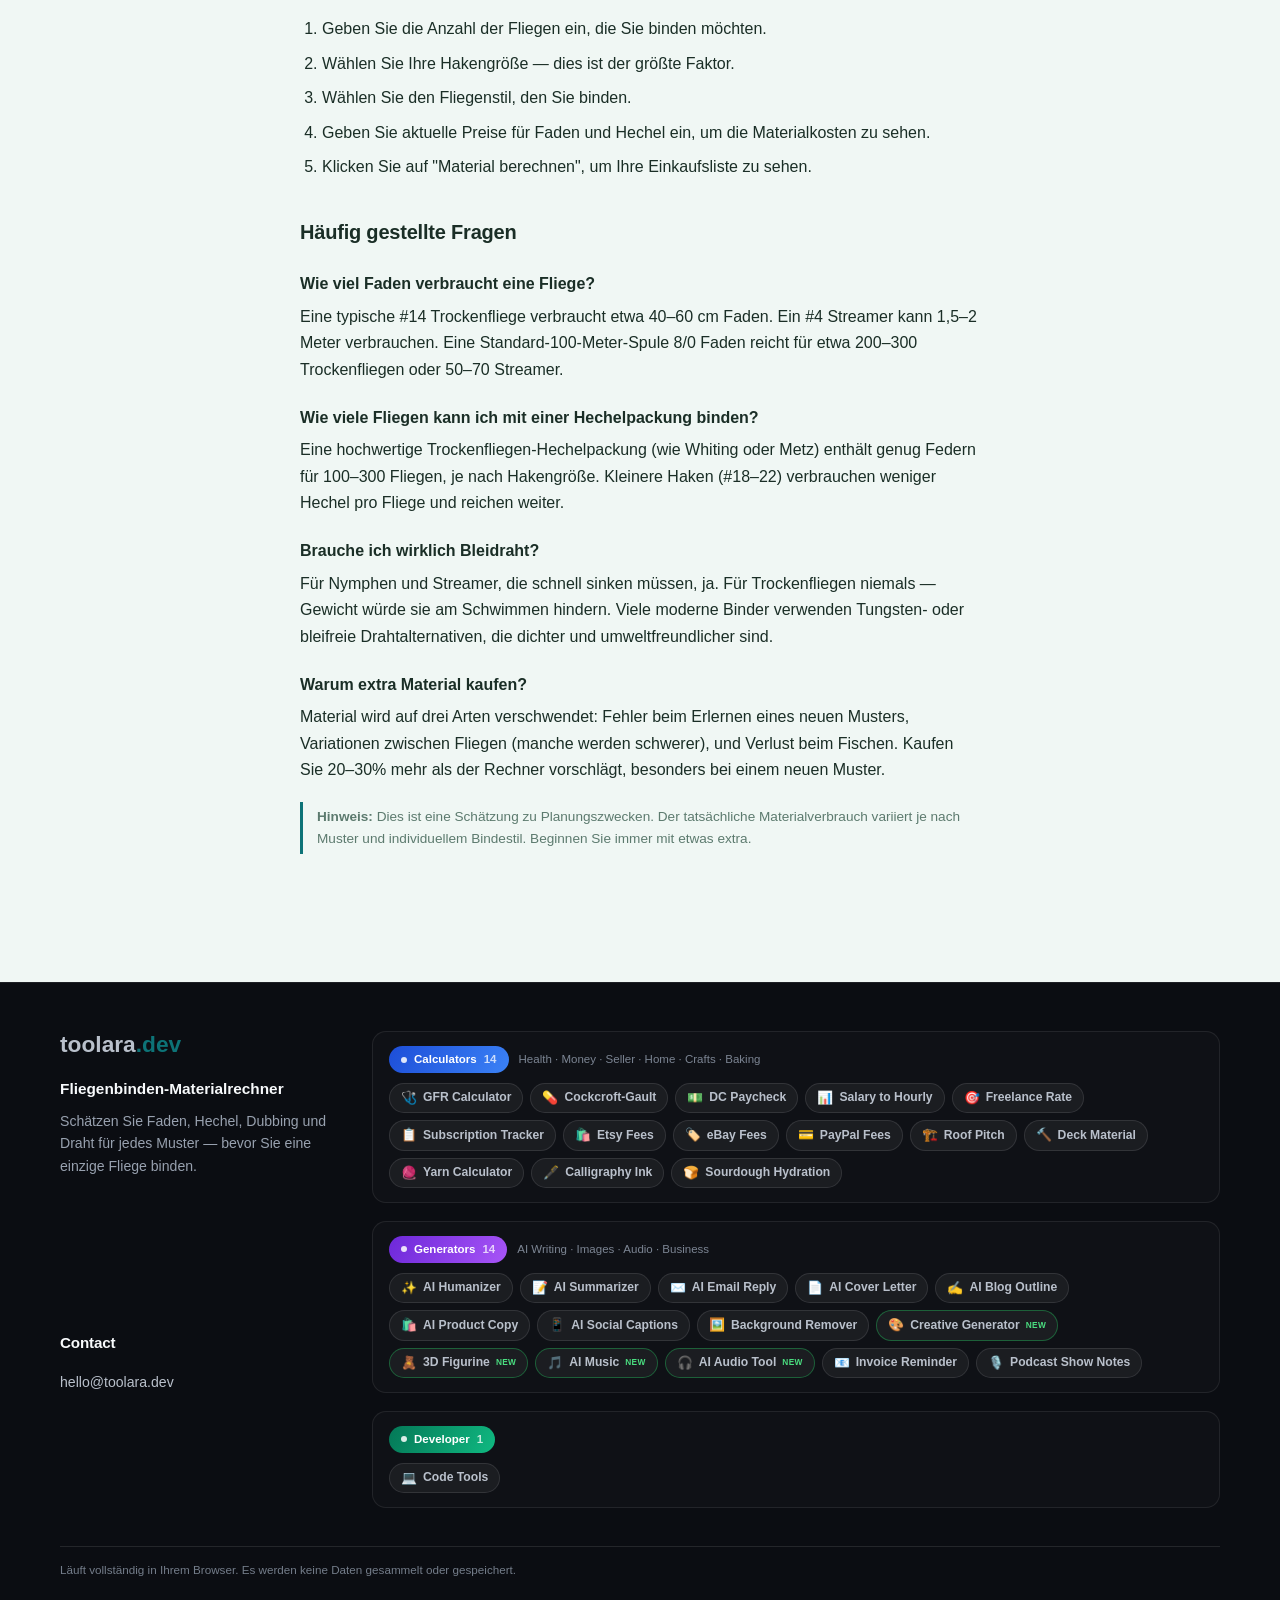
==== commit 633288b9: "Update footer tool links to pill cloud style" ====
--- a/de/index.html
+++ b/de/index.html
@@ -59,7 +59,25 @@
 .site-footer-column:nth-child(2){grid-row:auto!important}.site-footer-column:nth-child(3){grid-column:auto!important;grid-row:auto!important}
 .site-footer-explore{grid-template-columns:repeat(2,minmax(0,1fr))}}
 </style>
-</head>
+<style id="fc-cloud-css">
+.fc-clouds{display:grid;gap:18px}
+.fc-cat{border:1px solid rgba(255,255,255,0.08);border-radius:14px;padding:14px 16px;background:rgba(255,255,255,0.02)}
+.fc-head{display:flex;align-items:center;gap:10px;margin-bottom:10px;flex-wrap:wrap}
+.fc-chip{display:inline-flex;align-items:center;gap:7px;font-size:0.72rem;font-weight:700;color:#fff;padding:4px 12px;border-radius:999px}
+.fc-chip::before{content:"";width:6px;height:6px;border-radius:50%;background:rgba(255,255,255,0.85)}
+.fc-chip.calc{background:linear-gradient(120deg,#1d4ed8,#3b82f6)}
+.fc-chip.gen{background:linear-gradient(120deg,#6d28d9,#a855f7)}
+.fc-chip.dev{background:linear-gradient(120deg,#047857,#10b981)}
+.fc-chip .n{opacity:0.75;font-weight:600}
+.fc-desc{font-size:0.72rem;color:#7c8593}
+.fc-cloud{display:flex;flex-wrap:wrap;gap:7px}
+.fc-cloud a{display:inline-flex;align-items:center;gap:6px;font-size:0.76rem;font-weight:600;color:#c3cad4;background:rgba(255,255,255,0.05);border:1px solid rgba(255,255,255,0.1);border-radius:999px;padding:4px 11px;transition:all 0.15s}
+.fc-cloud a:hover{color:#fff;background:rgba(59,130,246,0.18);border-color:rgba(59,130,246,0.45);text-decoration:none}
+.fc-cloud a .em{font-size:0.8rem}
+.fc-cloud a.fc-new{border-color:rgba(34,197,94,0.4)}
+.fc-cloud a.fc-new::after{content:"NEW";font-size:0.52rem;font-weight:800;letter-spacing:0.04em;color:#4ade80}
+@media(max-width:760px){.fc-cat{padding:12px 12px}}
+</style></head>
 <body>
 <header class="site-header"><div class="site-header-inner"><a class="site-brand" href="/" aria-label="fly-tying-calculator"><span class="site-brand-mark" aria-hidden="true">FT</span><span class="site-brand-name" data-i18n="title"></span></a><nav class="site-nav" aria-label="Site navigation"><select id="langSelect" onchange="setLang(this.value)" aria-label="Language">
       <option value="en">English</option>
@@ -212,7 +230,7 @@
 <p class="site-footer-site-name" data-i18n="title">Fliegenbinden-Materialrechner</p>
 <p class="site-footer-description" data-i18n="subtitle">Schätzen Sie Faden, Hechel, Dubbing und Draht für jedes Muster — bevor Sie eine einzige Fliege binden.</p>
 </section>
-<section class="site-footer-column"><div class="site-footer-explore"><div class="site-footer-group"><h2 class="site-footer-group-title">AI writing</h2><nav class="site-footer-links" aria-label="AI writing sites"><a href="https://humanize.toolara.dev/">AI Humanizer</a><a href="https://summarize.toolara.dev/">AI Summarizer</a><a href="https://emailreply.toolara.dev/">AI Email Reply</a><a href="https://coverletter.toolara.dev/">AI Cover Letter</a><a href="https://blogoutline.toolara.dev/">AI Blog Outline</a><a href="https://productcopy.toolara.dev/">AI Product Copy</a><a href="https://captions.toolara.dev/">AI Social Captions</a></nav></div><div class="site-footer-group"><h2 class="site-footer-group-title">Money &amp; sellers</h2><nav class="site-footer-links" aria-label="Money &amp; sellers sites"><a href="https://dc-pay.toolara.dev/">DC Paycheck</a><a href="https://salary.toolara.dev/">Salary to Hourly</a><a href="https://freelance.toolara.dev/">Freelance Rate</a><a href="https://subscriptions.toolara.dev/">Subscription Tracker</a><a href="https://etsy.toolara.dev/">Etsy Fees</a><a href="https://ebay.toolara.dev/">eBay Fees</a><a href="https://paypal.toolara.dev/">PayPal Fees</a><a href="https://invoices.toolara.dev/">Invoice Reminder</a></nav></div><div class="site-footer-group"><h2 class="site-footer-group-title">Home, health &amp; craft</h2><nav class="site-footer-links" aria-label="Home, health &amp; craft sites"><a href="https://gfr.toolara.dev/">GFR Calculator</a><a href="https://crcl.toolara.dev/">Creatinine Clearance</a><a href="https://roof.toolara.dev/">Roof Pitch</a><a href="https://deck.toolara.dev/">Deck Material</a><a href="https://yarn.toolara.dev/">Yarn Calculator</a><a href="https://calligraphy.toolara.dev/">Calligraphy Ink</a><a href="https://sourdough.toolara.dev/">Sourdough Hydration</a><a href="https://devtools.toolara.dev/">Code Tools</a></nav></div><div class="site-footer-group"><h2 class="site-footer-group-title">Images &amp; creative</h2><nav class="site-footer-links" aria-label="Images &amp; creative sites"><a href="https://background.toolara.dev/">Background Remover</a><a href="https://creative.toolara.dev/">Creative Generator</a><a href="https://figurine.toolara.dev/">3D Figurine</a></nav></div><div class="site-footer-group"><h2 class="site-footer-group-title">Music &amp; audio</h2><nav class="site-footer-links" aria-label="Music &amp; audio sites"><a href="https://music.toolara.dev/">Toolara Music</a><a href="https://audio.toolara.dev/">AI Audio Tool</a><a href="https://podcast.toolara.dev/">Podcast Show Notes</a></nav></div></div></section>
+<section class="site-footer-column"><div class="fc-clouds"><div class="fc-cat"><div class="fc-head"><span class="fc-chip calc">Calculators <span class="n">14</span></span><span class="fc-desc">Health · Money · Seller · Home · Crafts · Baking</span></div><div class="fc-cloud"><a href="https://gfr.toolara.dev/"><span class="em">🩺</span>GFR Calculator</a><a href="https://crcl.toolara.dev/"><span class="em">💊</span>Cockcroft-Gault</a><a href="https://dc-pay.toolara.dev/"><span class="em">💵</span>DC Paycheck</a><a href="https://salary.toolara.dev/"><span class="em">📊</span>Salary to Hourly</a><a href="https://freelance.toolara.dev/"><span class="em">🎯</span>Freelance Rate</a><a href="https://subscriptions.toolara.dev/"><span class="em">📋</span>Subscription Tracker</a><a href="https://etsy.toolara.dev/"><span class="em">🛍️</span>Etsy Fees</a><a href="https://ebay.toolara.dev/"><span class="em">🏷️</span>eBay Fees</a><a href="https://paypal.toolara.dev/"><span class="em">💳</span>PayPal Fees</a><a href="https://roof.toolara.dev/"><span class="em">🏗️</span>Roof Pitch</a><a href="https://deck.toolara.dev/"><span class="em">🔨</span>Deck Material</a><a href="https://yarn.toolara.dev/"><span class="em">🧶</span>Yarn Calculator</a><a href="https://calligraphy.toolara.dev/"><span class="em">🖋️</span>Calligraphy Ink</a><a href="https://sourdough.toolara.dev/"><span class="em">🍞</span>Sourdough Hydration</a></div></div><div class="fc-cat"><div class="fc-head"><span class="fc-chip gen">Generators <span class="n">14</span></span><span class="fc-desc">AI Writing · Images · Audio · Business</span></div><div class="fc-cloud"><a href="https://humanize.toolara.dev/"><span class="em">✨</span>AI Humanizer</a><a href="https://summarize.toolara.dev/"><span class="em">📝</span>AI Summarizer</a><a href="https://emailreply.toolara.dev/"><span class="em">✉️</span>AI Email Reply</a><a href="https://coverletter.toolara.dev/"><span class="em">📄</span>AI Cover Letter</a><a href="https://blogoutline.toolara.dev/"><span class="em">✍️</span>AI Blog Outline</a><a href="https://productcopy.toolara.dev/"><span class="em">🛍️</span>AI Product Copy</a><a href="https://captions.toolara.dev/"><span class="em">📱</span>AI Social Captions</a><a href="https://background.toolara.dev/"><span class="em">🖼️</span>Background Remover</a><a href="https://creative.toolara.dev/" class="fc-new"><span class="em">🎨</span>Creative Generator</a><a href="https://figurine.toolara.dev/" class="fc-new"><span class="em">🧸</span>3D Figurine</a><a href="https://music.toolara.dev/" class="fc-new"><span class="em">🎵</span>AI Music</a><a href="https://audio.toolara.dev/" class="fc-new"><span class="em">🎧</span>AI Audio Tool</a><a href="https://invoices.toolara.dev/"><span class="em">📧</span>Invoice Reminder</a><a href="https://podcast.toolara.dev/"><span class="em">🎙️</span>Podcast Show Notes</a></div></div><div class="fc-cat"><div class="fc-head"><span class="fc-chip dev">Developer <span class="n">1</span></span></div><div class="fc-cloud"><a href="https://devtools.toolara.dev/"><span class="em">💻</span>Code Tools</a></div></div></div></section>
 <section class="site-footer-column"><h2 class="site-footer-heading">Contact</h2><p class="site-footer-contact"><a href="mailto:hello@toolara.dev">hello@toolara.dev</a></p></section>
 </div>
 <div class="site-footer-bottom"><p class="site-footer-privacy" data-i18n="footer">Läuft vollständig in Ihrem Browser. Es werden keine Daten gesammelt oder gespeichert.</p></div>
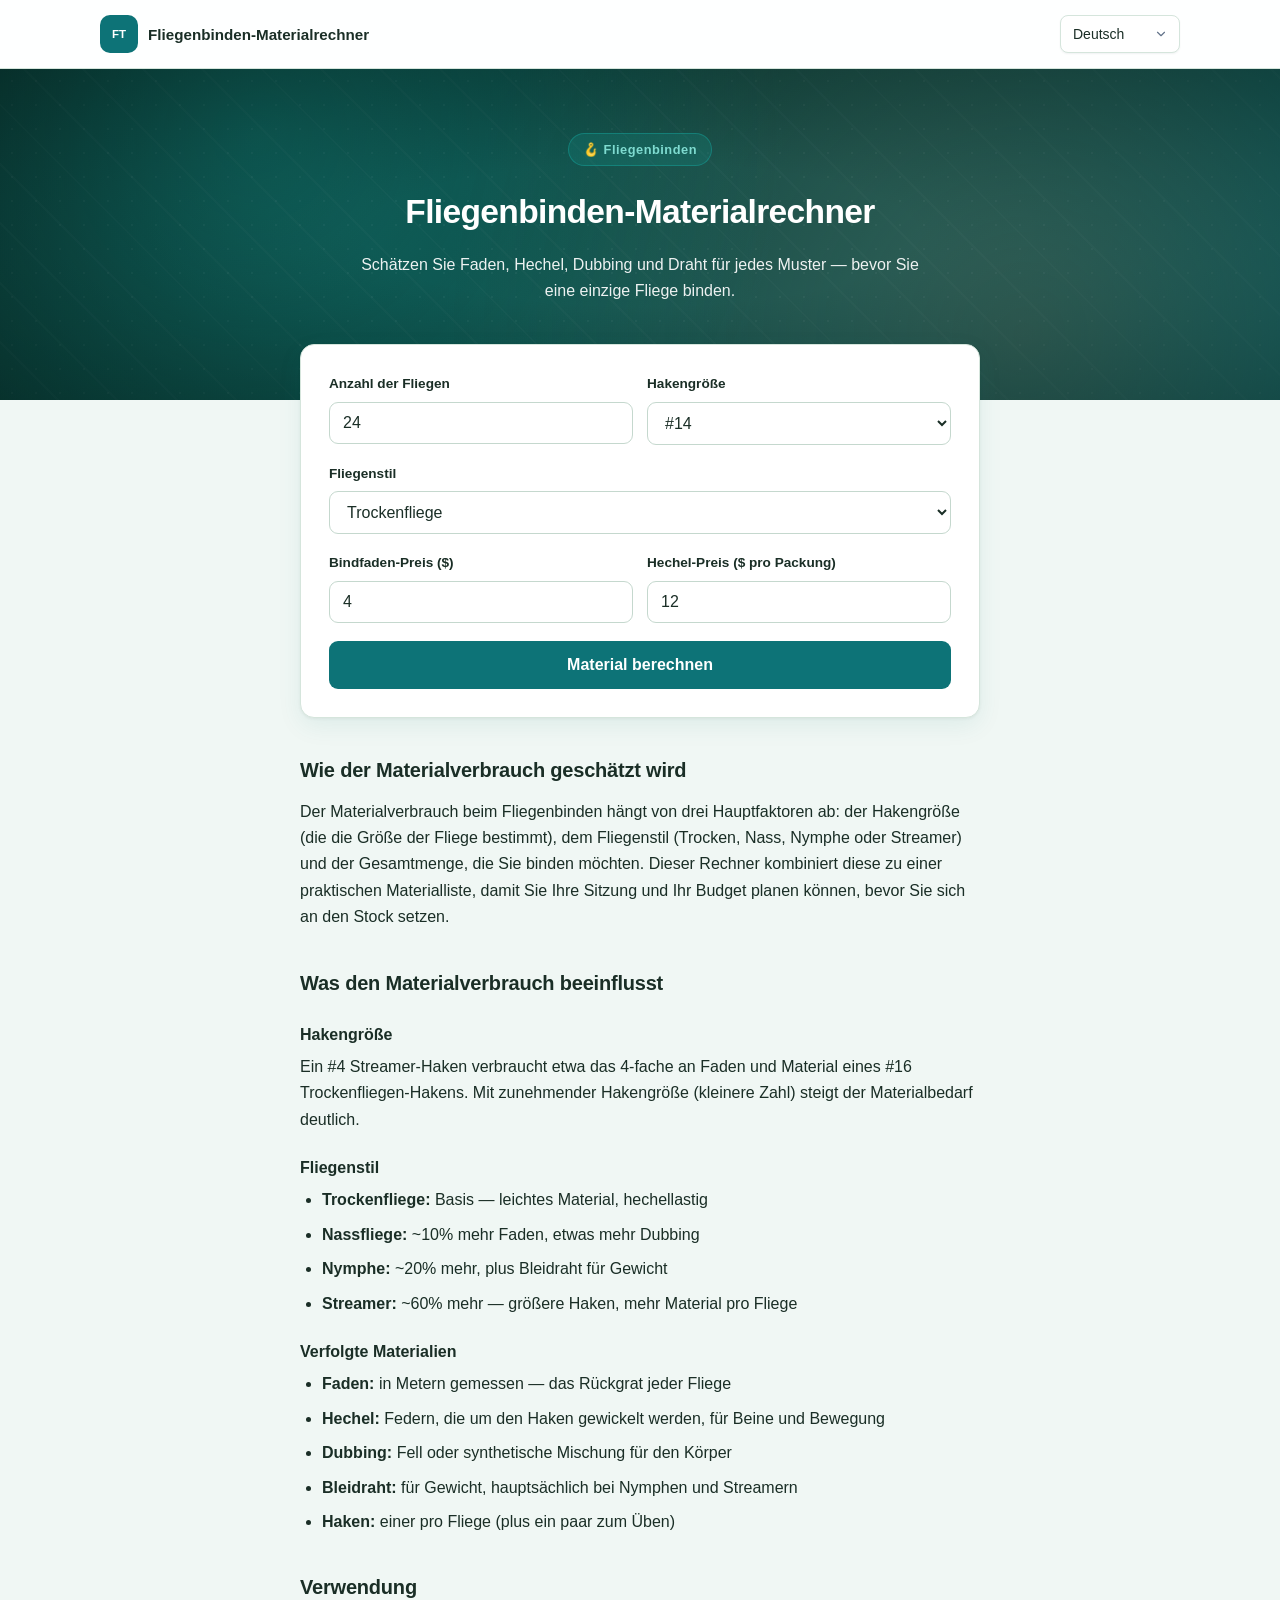
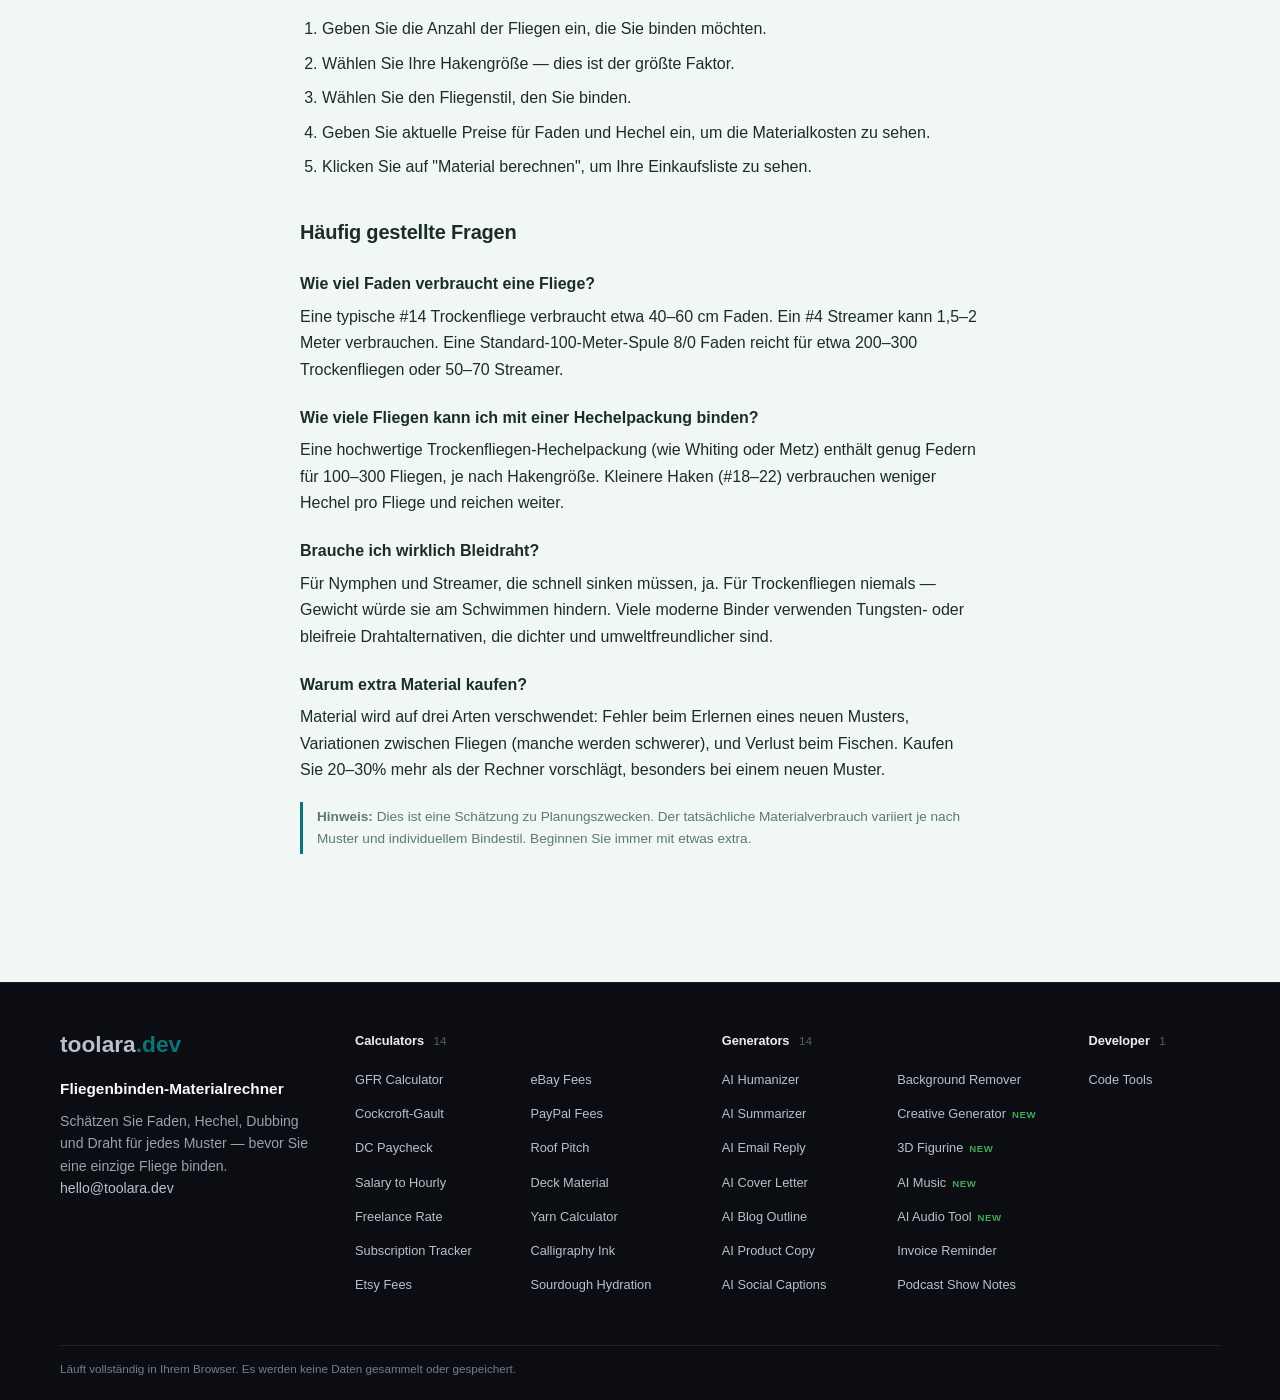
==== commit bfb93d4c: "Restyle footer tool links as plain text columns" ====
--- a/de/index.html
+++ b/de/index.html
@@ -60,23 +60,21 @@
 .site-footer-explore{grid-template-columns:repeat(2,minmax(0,1fr))}}
 </style>
 <style id="fc-cloud-css">
-.fc-clouds{display:grid;gap:18px}
-.fc-cat{border:1px solid rgba(255,255,255,0.08);border-radius:14px;padding:14px 16px;background:rgba(255,255,255,0.02)}
-.fc-head{display:flex;align-items:center;gap:10px;margin-bottom:10px;flex-wrap:wrap}
-.fc-chip{display:inline-flex;align-items:center;gap:7px;font-size:0.72rem;font-weight:700;color:#fff;padding:4px 12px;border-radius:999px}
-.fc-chip::before{content:"";width:6px;height:6px;border-radius:50%;background:rgba(255,255,255,0.85)}
-.fc-chip.calc{background:linear-gradient(120deg,#1d4ed8,#3b82f6)}
-.fc-chip.gen{background:linear-gradient(120deg,#6d28d9,#a855f7)}
-.fc-chip.dev{background:linear-gradient(120deg,#047857,#10b981)}
-.fc-chip .n{opacity:0.75;font-weight:600}
-.fc-desc{font-size:0.72rem;color:#7c8593}
-.fc-cloud{display:flex;flex-wrap:wrap;gap:7px}
-.fc-cloud a{display:inline-flex;align-items:center;gap:6px;font-size:0.76rem;font-weight:600;color:#c3cad4;background:rgba(255,255,255,0.05);border:1px solid rgba(255,255,255,0.1);border-radius:999px;padding:4px 11px;transition:all 0.15s}
-.fc-cloud a:hover{color:#fff;background:rgba(59,130,246,0.18);border-color:rgba(59,130,246,0.45);text-decoration:none}
-.fc-cloud a .em{font-size:0.8rem}
-.fc-cloud a.fc-new{border-color:rgba(34,197,94,0.4)}
-.fc-cloud a.fc-new::after{content:"NEW";font-size:0.52rem;font-weight:800;letter-spacing:0.04em;color:#4ade80}
-@media(max-width:760px){.fc-cat{padding:12px 12px}}
+/* Footer tool columns - Linear style (design v3-A) */
+.site-footer-grid{grid-template-columns:1.05fr 1.35fr 1.35fr 0.55fr !important;gap:44px !important}
+/* 覆盖子站旧版 nth-child 网格定位残留 */
+.site-footer .site-footer-column:nth-child(2),.site-footer .site-footer-column:nth-child(3),.site-footer .site-footer-column:nth-child(4){grid-row:auto !important;grid-column:auto !important;display:block !important}
+.site-footer .fa-h4{font-size:0.8rem;font-weight:600;color:#eceef0;margin:0 0 16px;letter-spacing:-0.005em}
+.site-footer .fa-h4 .n{color:#565b63;font-weight:500;margin-left:6px;font-size:0.74rem}
+.site-footer ul.fa-list{list-style:none;margin:0;padding:0;columns:2;column-gap:28px}
+.site-footer ul.fa-list.single{columns:1}
+.site-footer ul.fa-list li{margin-bottom:11px;break-inside:avoid}
+.site-footer ul.fa-list a{font-size:0.8rem;color:#83898f;text-decoration:none;transition:color 0.12s;white-space:nowrap}
+.site-footer ul.fa-list a:hover{color:#f0f2f4}
+.site-footer ul.fa-list a .fa-new{color:#46a758;font-size:0.6rem;font-weight:700;letter-spacing:0.06em;margin-left:6px}
+.site-footer .fa-contact{margin-top:18px}
+@media(max-width:960px){.site-footer-grid{grid-template-columns:1fr 1fr !important;gap:32px !important}}
+@media(max-width:640px){.site-footer-grid{grid-template-columns:1fr !important;gap:26px !important}}
 </style></head>
 <body>
 <header class="site-header"><div class="site-header-inner"><a class="site-brand" href="/" aria-label="fly-tying-calculator"><span class="site-brand-mark" aria-hidden="true">FT</span><span class="site-brand-name" data-i18n="title"></span></a><nav class="site-nav" aria-label="Site navigation"><select id="langSelect" onchange="setLang(this.value)" aria-label="Language">
@@ -224,15 +222,11 @@
 
 <footer class="footer site-footer">
 <div class="site-footer-inner">
-<div class="site-footer-grid">
-<section class="site-footer-column">
+<div class="site-footer-grid"><section class="site-footer-column">
 <a class="site-footer-wordmark" href="https://toolara.dev/" aria-label="toolara.dev">toolara<span class="tld">.dev</span></a>
 <p class="site-footer-site-name" data-i18n="title">Fliegenbinden-Materialrechner</p>
 <p class="site-footer-description" data-i18n="subtitle">Schätzen Sie Faden, Hechel, Dubbing und Draht für jedes Muster — bevor Sie eine einzige Fliege binden.</p>
-</section>
-<section class="site-footer-column"><div class="fc-clouds"><div class="fc-cat"><div class="fc-head"><span class="fc-chip calc">Calculators <span class="n">14</span></span><span class="fc-desc">Health · Money · Seller · Home · Crafts · Baking</span></div><div class="fc-cloud"><a href="https://gfr.toolara.dev/"><span class="em">🩺</span>GFR Calculator</a><a href="https://crcl.toolara.dev/"><span class="em">💊</span>Cockcroft-Gault</a><a href="https://dc-pay.toolara.dev/"><span class="em">💵</span>DC Paycheck</a><a href="https://salary.toolara.dev/"><span class="em">📊</span>Salary to Hourly</a><a href="https://freelance.toolara.dev/"><span class="em">🎯</span>Freelance Rate</a><a href="https://subscriptions.toolara.dev/"><span class="em">📋</span>Subscription Tracker</a><a href="https://etsy.toolara.dev/"><span class="em">🛍️</span>Etsy Fees</a><a href="https://ebay.toolara.dev/"><span class="em">🏷️</span>eBay Fees</a><a href="https://paypal.toolara.dev/"><span class="em">💳</span>PayPal Fees</a><a href="https://roof.toolara.dev/"><span class="em">🏗️</span>Roof Pitch</a><a href="https://deck.toolara.dev/"><span class="em">🔨</span>Deck Material</a><a href="https://yarn.toolara.dev/"><span class="em">🧶</span>Yarn Calculator</a><a href="https://calligraphy.toolara.dev/"><span class="em">🖋️</span>Calligraphy Ink</a><a href="https://sourdough.toolara.dev/"><span class="em">🍞</span>Sourdough Hydration</a></div></div><div class="fc-cat"><div class="fc-head"><span class="fc-chip gen">Generators <span class="n">14</span></span><span class="fc-desc">AI Writing · Images · Audio · Business</span></div><div class="fc-cloud"><a href="https://humanize.toolara.dev/"><span class="em">✨</span>AI Humanizer</a><a href="https://summarize.toolara.dev/"><span class="em">📝</span>AI Summarizer</a><a href="https://emailreply.toolara.dev/"><span class="em">✉️</span>AI Email Reply</a><a href="https://coverletter.toolara.dev/"><span class="em">📄</span>AI Cover Letter</a><a href="https://blogoutline.toolara.dev/"><span class="em">✍️</span>AI Blog Outline</a><a href="https://productcopy.toolara.dev/"><span class="em">🛍️</span>AI Product Copy</a><a href="https://captions.toolara.dev/"><span class="em">📱</span>AI Social Captions</a><a href="https://background.toolara.dev/"><span class="em">🖼️</span>Background Remover</a><a href="https://creative.toolara.dev/" class="fc-new"><span class="em">🎨</span>Creative Generator</a><a href="https://figurine.toolara.dev/" class="fc-new"><span class="em">🧸</span>3D Figurine</a><a href="https://music.toolara.dev/" class="fc-new"><span class="em">🎵</span>AI Music</a><a href="https://audio.toolara.dev/" class="fc-new"><span class="em">🎧</span>AI Audio Tool</a><a href="https://invoices.toolara.dev/"><span class="em">📧</span>Invoice Reminder</a><a href="https://podcast.toolara.dev/"><span class="em">🎙️</span>Podcast Show Notes</a></div></div><div class="fc-cat"><div class="fc-head"><span class="fc-chip dev">Developer <span class="n">1</span></span></div><div class="fc-cloud"><a href="https://devtools.toolara.dev/"><span class="em">💻</span>Code Tools</a></div></div></div></section>
-<section class="site-footer-column"><h2 class="site-footer-heading">Contact</h2><p class="site-footer-contact"><a href="mailto:hello@toolara.dev">hello@toolara.dev</a></p></section>
-</div>
+<p class="site-footer-contact fa-contact"><a href="mailto:hello@toolara.dev">hello@toolara.dev</a></p></section><section class="site-footer-column"><h4 class="fa-h4">Calculators <span class="n">14</span></h4><ul class="fa-list"><li><a href="https://gfr.toolara.dev/">GFR Calculator</a></li><li><a href="https://crcl.toolara.dev/">Cockcroft-Gault</a></li><li><a href="https://dc-pay.toolara.dev/">DC Paycheck</a></li><li><a href="https://salary.toolara.dev/">Salary to Hourly</a></li><li><a href="https://freelance.toolara.dev/">Freelance Rate</a></li><li><a href="https://subscriptions.toolara.dev/">Subscription Tracker</a></li><li><a href="https://etsy.toolara.dev/">Etsy Fees</a></li><li><a href="https://ebay.toolara.dev/">eBay Fees</a></li><li><a href="https://paypal.toolara.dev/">PayPal Fees</a></li><li><a href="https://roof.toolara.dev/">Roof Pitch</a></li><li><a href="https://deck.toolara.dev/">Deck Material</a></li><li><a href="https://yarn.toolara.dev/">Yarn Calculator</a></li><li><a href="https://calligraphy.toolara.dev/">Calligraphy Ink</a></li><li><a href="https://sourdough.toolara.dev/">Sourdough Hydration</a></li></ul></section><section class="site-footer-column"><h4 class="fa-h4">Generators <span class="n">14</span></h4><ul class="fa-list"><li><a href="https://humanize.toolara.dev/">AI Humanizer</a></li><li><a href="https://summarize.toolara.dev/">AI Summarizer</a></li><li><a href="https://emailreply.toolara.dev/">AI Email Reply</a></li><li><a href="https://coverletter.toolara.dev/">AI Cover Letter</a></li><li><a href="https://blogoutline.toolara.dev/">AI Blog Outline</a></li><li><a href="https://productcopy.toolara.dev/">AI Product Copy</a></li><li><a href="https://captions.toolara.dev/">AI Social Captions</a></li><li><a href="https://background.toolara.dev/">Background Remover</a></li><li><a href="https://creative.toolara.dev/">Creative Generator<span class="fa-new">NEW</span></a></li><li><a href="https://figurine.toolara.dev/">3D Figurine<span class="fa-new">NEW</span></a></li><li><a href="https://music.toolara.dev/">AI Music<span class="fa-new">NEW</span></a></li><li><a href="https://audio.toolara.dev/">AI Audio Tool<span class="fa-new">NEW</span></a></li><li><a href="https://invoices.toolara.dev/">Invoice Reminder</a></li><li><a href="https://podcast.toolara.dev/">Podcast Show Notes</a></li></ul></section><section class="site-footer-column"><h4 class="fa-h4">Developer <span class="n">1</span></h4><ul class="fa-list single"><li><a href="https://devtools.toolara.dev/">Code Tools</a></li></ul></section></div>
 <div class="site-footer-bottom"><p class="site-footer-privacy" data-i18n="footer">Läuft vollständig in Ihrem Browser. Es werden keine Daten gesammelt oder gespeichert.</p></div>
 </div>
 </footer>
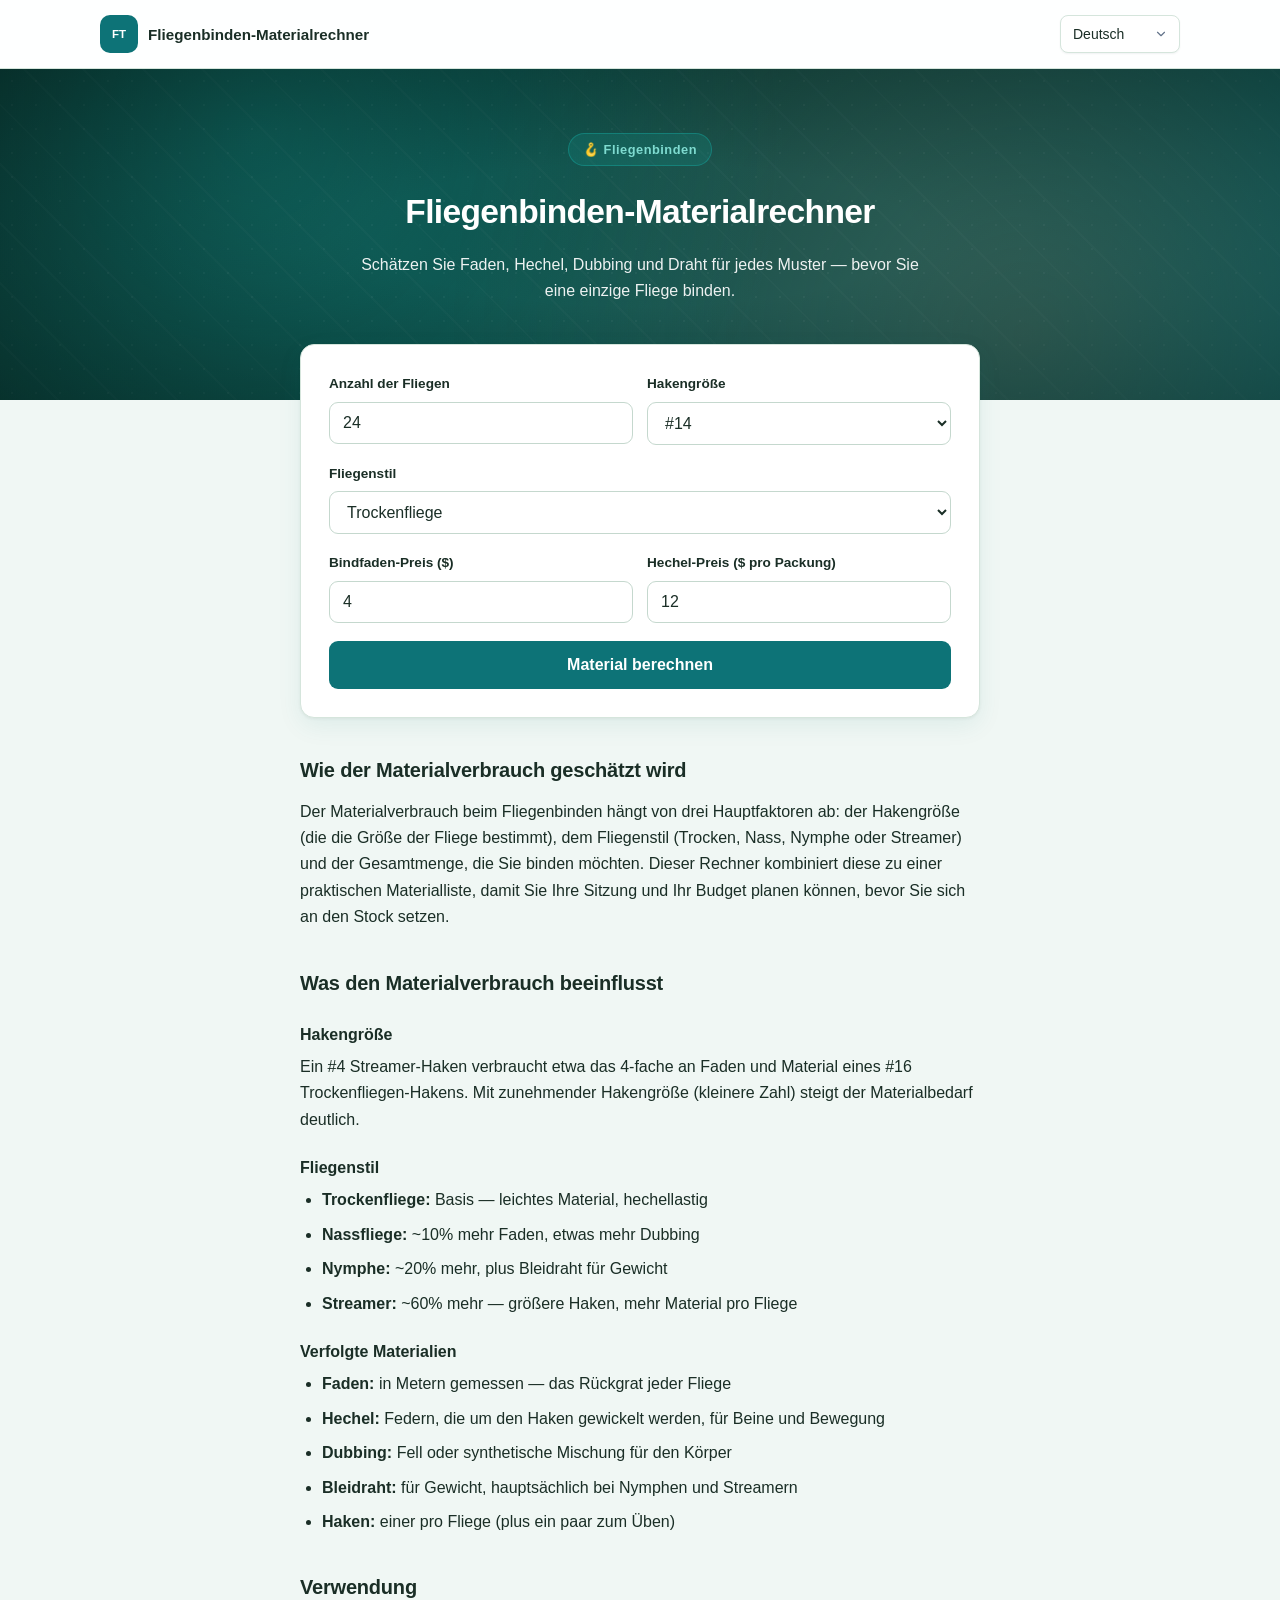
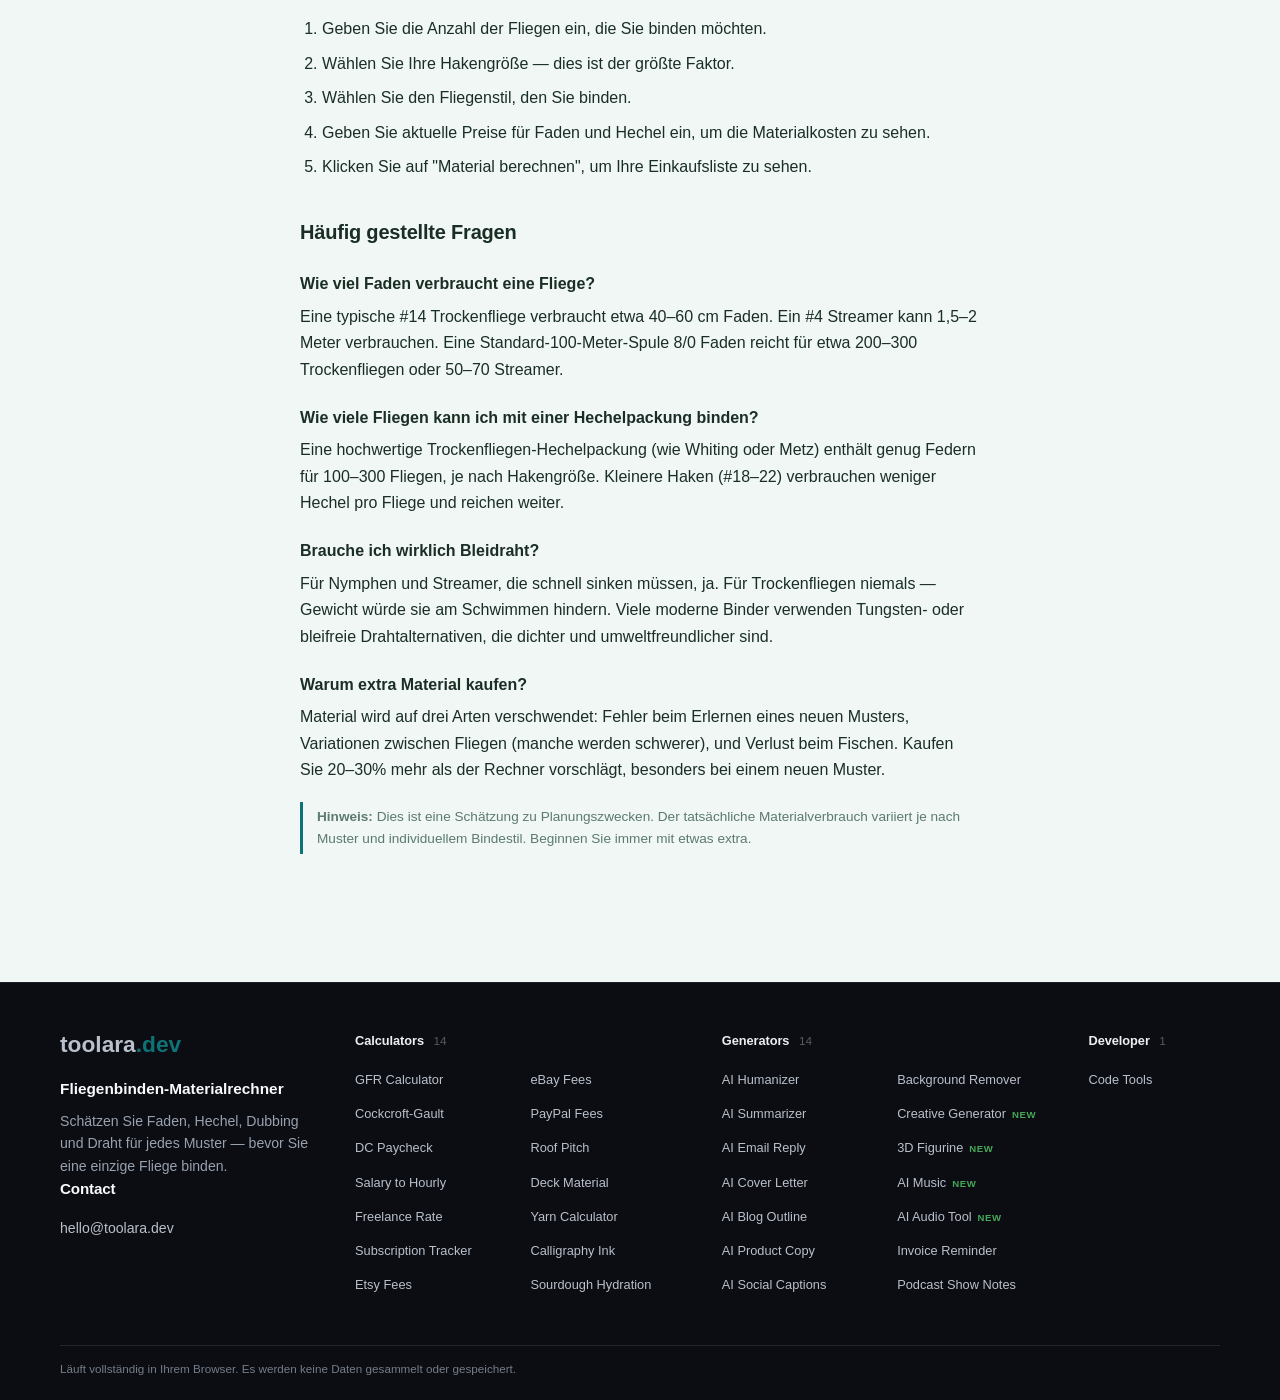
==== commit e28f4cdb: "Add Contact heading to footer brand column" ====
--- a/de/index.html
+++ b/de/index.html
@@ -226,7 +226,7 @@
 <a class="site-footer-wordmark" href="https://toolara.dev/" aria-label="toolara.dev">toolara<span class="tld">.dev</span></a>
 <p class="site-footer-site-name" data-i18n="title">Fliegenbinden-Materialrechner</p>
 <p class="site-footer-description" data-i18n="subtitle">Schätzen Sie Faden, Hechel, Dubbing und Draht für jedes Muster — bevor Sie eine einzige Fliege binden.</p>
-<p class="site-footer-contact fa-contact"><a href="mailto:hello@toolara.dev">hello@toolara.dev</a></p></section><section class="site-footer-column"><h4 class="fa-h4">Calculators <span class="n">14</span></h4><ul class="fa-list"><li><a href="https://gfr.toolara.dev/">GFR Calculator</a></li><li><a href="https://crcl.toolara.dev/">Cockcroft-Gault</a></li><li><a href="https://dc-pay.toolara.dev/">DC Paycheck</a></li><li><a href="https://salary.toolara.dev/">Salary to Hourly</a></li><li><a href="https://freelance.toolara.dev/">Freelance Rate</a></li><li><a href="https://subscriptions.toolara.dev/">Subscription Tracker</a></li><li><a href="https://etsy.toolara.dev/">Etsy Fees</a></li><li><a href="https://ebay.toolara.dev/">eBay Fees</a></li><li><a href="https://paypal.toolara.dev/">PayPal Fees</a></li><li><a href="https://roof.toolara.dev/">Roof Pitch</a></li><li><a href="https://deck.toolara.dev/">Deck Material</a></li><li><a href="https://yarn.toolara.dev/">Yarn Calculator</a></li><li><a href="https://calligraphy.toolara.dev/">Calligraphy Ink</a></li><li><a href="https://sourdough.toolara.dev/">Sourdough Hydration</a></li></ul></section><section class="site-footer-column"><h4 class="fa-h4">Generators <span class="n">14</span></h4><ul class="fa-list"><li><a href="https://humanize.toolara.dev/">AI Humanizer</a></li><li><a href="https://summarize.toolara.dev/">AI Summarizer</a></li><li><a href="https://emailreply.toolara.dev/">AI Email Reply</a></li><li><a href="https://coverletter.toolara.dev/">AI Cover Letter</a></li><li><a href="https://blogoutline.toolara.dev/">AI Blog Outline</a></li><li><a href="https://productcopy.toolara.dev/">AI Product Copy</a></li><li><a href="https://captions.toolara.dev/">AI Social Captions</a></li><li><a href="https://background.toolara.dev/">Background Remover</a></li><li><a href="https://creative.toolara.dev/">Creative Generator<span class="fa-new">NEW</span></a></li><li><a href="https://figurine.toolara.dev/">3D Figurine<span class="fa-new">NEW</span></a></li><li><a href="https://music.toolara.dev/">AI Music<span class="fa-new">NEW</span></a></li><li><a href="https://audio.toolara.dev/">AI Audio Tool<span class="fa-new">NEW</span></a></li><li><a href="https://invoices.toolara.dev/">Invoice Reminder</a></li><li><a href="https://podcast.toolara.dev/">Podcast Show Notes</a></li></ul></section><section class="site-footer-column"><h4 class="fa-h4">Developer <span class="n">1</span></h4><ul class="fa-list single"><li><a href="https://devtools.toolara.dev/">Code Tools</a></li></ul></section></div>
+<h2 class="site-footer-heading" style="margin-top:22px">Contact</h2><p class="site-footer-contact fa-contact"><a href="mailto:hello@toolara.dev">hello@toolara.dev</a></p></section><section class="site-footer-column"><h4 class="fa-h4">Calculators <span class="n">14</span></h4><ul class="fa-list"><li><a href="https://gfr.toolara.dev/">GFR Calculator</a></li><li><a href="https://crcl.toolara.dev/">Cockcroft-Gault</a></li><li><a href="https://dc-pay.toolara.dev/">DC Paycheck</a></li><li><a href="https://salary.toolara.dev/">Salary to Hourly</a></li><li><a href="https://freelance.toolara.dev/">Freelance Rate</a></li><li><a href="https://subscriptions.toolara.dev/">Subscription Tracker</a></li><li><a href="https://etsy.toolara.dev/">Etsy Fees</a></li><li><a href="https://ebay.toolara.dev/">eBay Fees</a></li><li><a href="https://paypal.toolara.dev/">PayPal Fees</a></li><li><a href="https://roof.toolara.dev/">Roof Pitch</a></li><li><a href="https://deck.toolara.dev/">Deck Material</a></li><li><a href="https://yarn.toolara.dev/">Yarn Calculator</a></li><li><a href="https://calligraphy.toolara.dev/">Calligraphy Ink</a></li><li><a href="https://sourdough.toolara.dev/">Sourdough Hydration</a></li></ul></section><section class="site-footer-column"><h4 class="fa-h4">Generators <span class="n">14</span></h4><ul class="fa-list"><li><a href="https://humanize.toolara.dev/">AI Humanizer</a></li><li><a href="https://summarize.toolara.dev/">AI Summarizer</a></li><li><a href="https://emailreply.toolara.dev/">AI Email Reply</a></li><li><a href="https://coverletter.toolara.dev/">AI Cover Letter</a></li><li><a href="https://blogoutline.toolara.dev/">AI Blog Outline</a></li><li><a href="https://productcopy.toolara.dev/">AI Product Copy</a></li><li><a href="https://captions.toolara.dev/">AI Social Captions</a></li><li><a href="https://background.toolara.dev/">Background Remover</a></li><li><a href="https://creative.toolara.dev/">Creative Generator<span class="fa-new">NEW</span></a></li><li><a href="https://figurine.toolara.dev/">3D Figurine<span class="fa-new">NEW</span></a></li><li><a href="https://music.toolara.dev/">AI Music<span class="fa-new">NEW</span></a></li><li><a href="https://audio.toolara.dev/">AI Audio Tool<span class="fa-new">NEW</span></a></li><li><a href="https://invoices.toolara.dev/">Invoice Reminder</a></li><li><a href="https://podcast.toolara.dev/">Podcast Show Notes</a></li></ul></section><section class="site-footer-column"><h4 class="fa-h4">Developer <span class="n">1</span></h4><ul class="fa-list single"><li><a href="https://devtools.toolara.dev/">Code Tools</a></li></ul></section></div>
 <div class="site-footer-bottom"><p class="site-footer-privacy" data-i18n="footer">Läuft vollständig in Ihrem Browser. Es werden keine Daten gesammelt oder gespeichert.</p></div>
 </div>
 </footer>
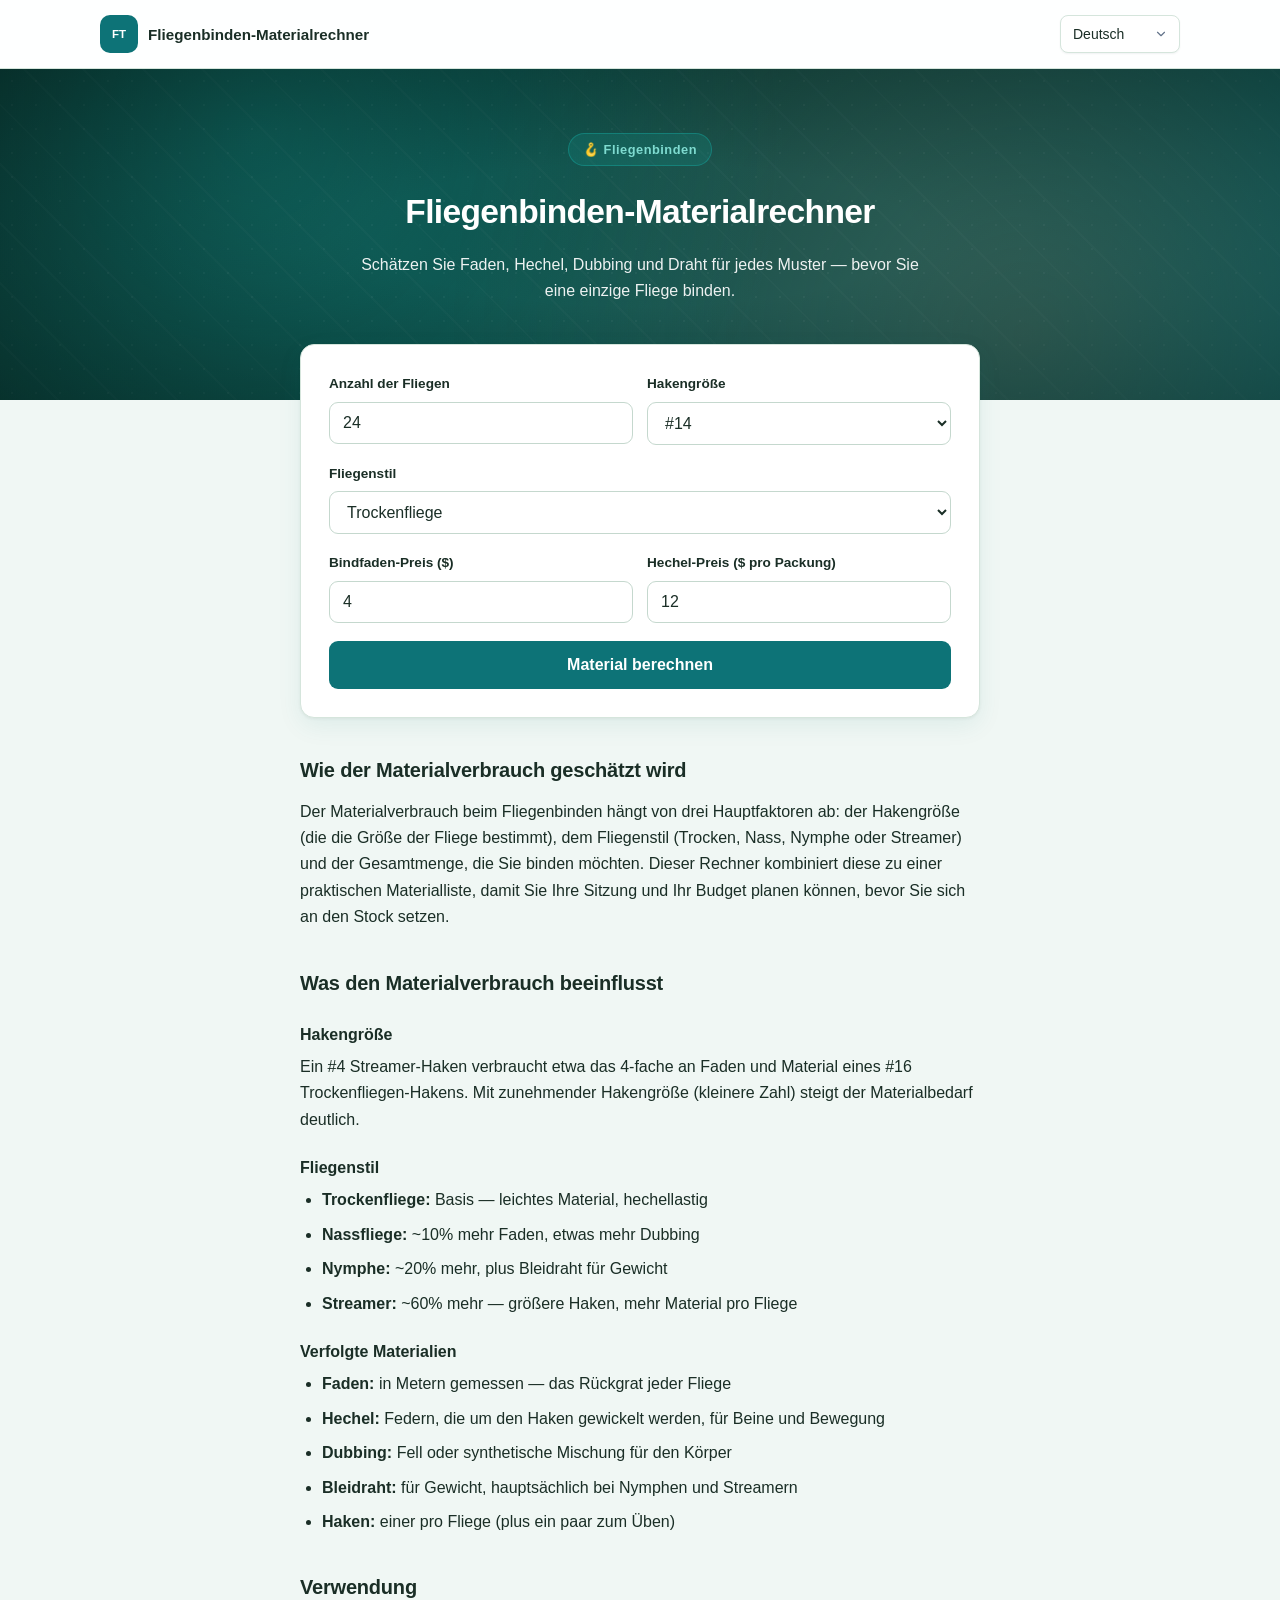
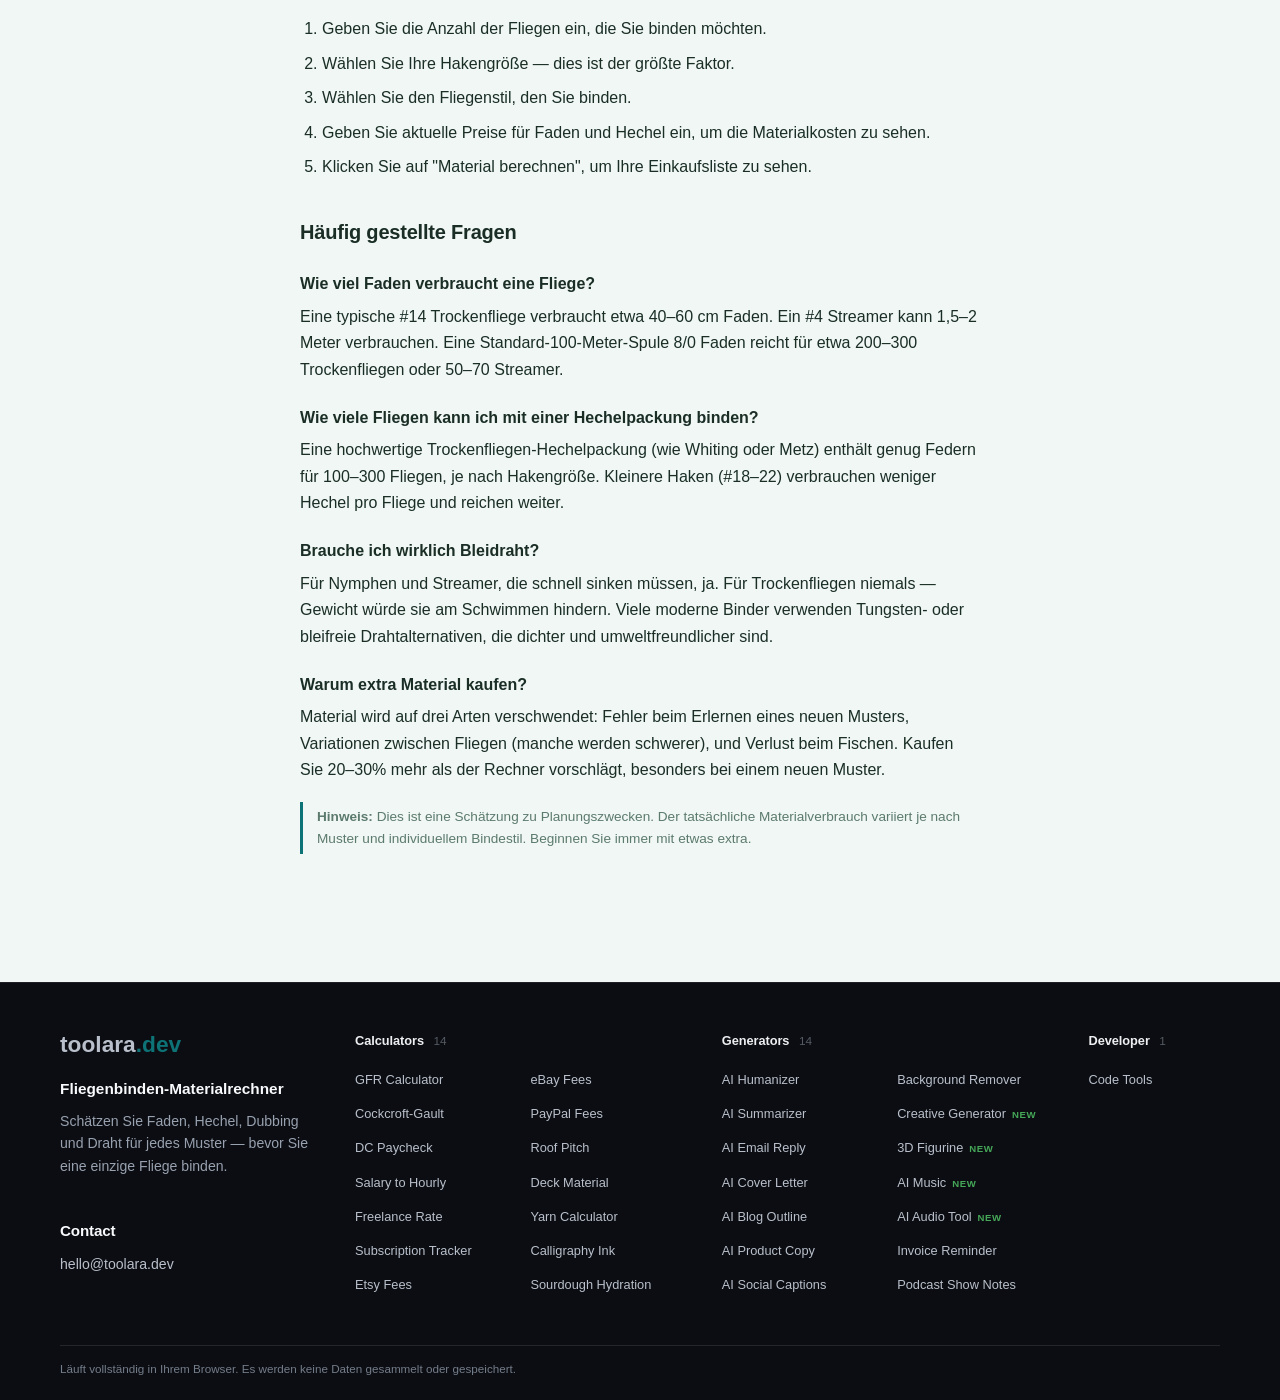
==== commit d16f0c13: "Increase gap above Contact heading in footer" ====
--- a/de/index.html
+++ b/de/index.html
@@ -72,7 +72,7 @@
 .site-footer ul.fa-list a{font-size:0.8rem;color:#83898f;text-decoration:none;transition:color 0.12s;white-space:nowrap}
 .site-footer ul.fa-list a:hover{color:#f0f2f4}
 .site-footer ul.fa-list a .fa-new{color:#46a758;font-size:0.6rem;font-weight:700;letter-spacing:0.06em;margin-left:6px}
-.site-footer .fa-contact{margin-top:18px}
+.site-footer .fa-contact{margin-top:18px}.site-footer .fa-contact-h{margin:42px 0 10px !important;color:#f8fafc;font-size:0.95rem;font-weight:650}
 @media(max-width:960px){.site-footer-grid{grid-template-columns:1fr 1fr !important;gap:32px !important}}
 @media(max-width:640px){.site-footer-grid{grid-template-columns:1fr !important;gap:26px !important}}
 </style></head>
@@ -226,7 +226,7 @@
 <a class="site-footer-wordmark" href="https://toolara.dev/" aria-label="toolara.dev">toolara<span class="tld">.dev</span></a>
 <p class="site-footer-site-name" data-i18n="title">Fliegenbinden-Materialrechner</p>
 <p class="site-footer-description" data-i18n="subtitle">Schätzen Sie Faden, Hechel, Dubbing und Draht für jedes Muster — bevor Sie eine einzige Fliege binden.</p>
-<h2 class="site-footer-heading" style="margin-top:22px">Contact</h2><p class="site-footer-contact fa-contact"><a href="mailto:hello@toolara.dev">hello@toolara.dev</a></p></section><section class="site-footer-column"><h4 class="fa-h4">Calculators <span class="n">14</span></h4><ul class="fa-list"><li><a href="https://gfr.toolara.dev/">GFR Calculator</a></li><li><a href="https://crcl.toolara.dev/">Cockcroft-Gault</a></li><li><a href="https://dc-pay.toolara.dev/">DC Paycheck</a></li><li><a href="https://salary.toolara.dev/">Salary to Hourly</a></li><li><a href="https://freelance.toolara.dev/">Freelance Rate</a></li><li><a href="https://subscriptions.toolara.dev/">Subscription Tracker</a></li><li><a href="https://etsy.toolara.dev/">Etsy Fees</a></li><li><a href="https://ebay.toolara.dev/">eBay Fees</a></li><li><a href="https://paypal.toolara.dev/">PayPal Fees</a></li><li><a href="https://roof.toolara.dev/">Roof Pitch</a></li><li><a href="https://deck.toolara.dev/">Deck Material</a></li><li><a href="https://yarn.toolara.dev/">Yarn Calculator</a></li><li><a href="https://calligraphy.toolara.dev/">Calligraphy Ink</a></li><li><a href="https://sourdough.toolara.dev/">Sourdough Hydration</a></li></ul></section><section class="site-footer-column"><h4 class="fa-h4">Generators <span class="n">14</span></h4><ul class="fa-list"><li><a href="https://humanize.toolara.dev/">AI Humanizer</a></li><li><a href="https://summarize.toolara.dev/">AI Summarizer</a></li><li><a href="https://emailreply.toolara.dev/">AI Email Reply</a></li><li><a href="https://coverletter.toolara.dev/">AI Cover Letter</a></li><li><a href="https://blogoutline.toolara.dev/">AI Blog Outline</a></li><li><a href="https://productcopy.toolara.dev/">AI Product Copy</a></li><li><a href="https://captions.toolara.dev/">AI Social Captions</a></li><li><a href="https://background.toolara.dev/">Background Remover</a></li><li><a href="https://creative.toolara.dev/">Creative Generator<span class="fa-new">NEW</span></a></li><li><a href="https://figurine.toolara.dev/">3D Figurine<span class="fa-new">NEW</span></a></li><li><a href="https://music.toolara.dev/">AI Music<span class="fa-new">NEW</span></a></li><li><a href="https://audio.toolara.dev/">AI Audio Tool<span class="fa-new">NEW</span></a></li><li><a href="https://invoices.toolara.dev/">Invoice Reminder</a></li><li><a href="https://podcast.toolara.dev/">Podcast Show Notes</a></li></ul></section><section class="site-footer-column"><h4 class="fa-h4">Developer <span class="n">1</span></h4><ul class="fa-list single"><li><a href="https://devtools.toolara.dev/">Code Tools</a></li></ul></section></div>
+<h2 class="fa-contact-h">Contact</h2><p class="site-footer-contact fa-contact"><a href="mailto:hello@toolara.dev">hello@toolara.dev</a></p></section><section class="site-footer-column"><h4 class="fa-h4">Calculators <span class="n">14</span></h4><ul class="fa-list"><li><a href="https://gfr.toolara.dev/">GFR Calculator</a></li><li><a href="https://crcl.toolara.dev/">Cockcroft-Gault</a></li><li><a href="https://dc-pay.toolara.dev/">DC Paycheck</a></li><li><a href="https://salary.toolara.dev/">Salary to Hourly</a></li><li><a href="https://freelance.toolara.dev/">Freelance Rate</a></li><li><a href="https://subscriptions.toolara.dev/">Subscription Tracker</a></li><li><a href="https://etsy.toolara.dev/">Etsy Fees</a></li><li><a href="https://ebay.toolara.dev/">eBay Fees</a></li><li><a href="https://paypal.toolara.dev/">PayPal Fees</a></li><li><a href="https://roof.toolara.dev/">Roof Pitch</a></li><li><a href="https://deck.toolara.dev/">Deck Material</a></li><li><a href="https://yarn.toolara.dev/">Yarn Calculator</a></li><li><a href="https://calligraphy.toolara.dev/">Calligraphy Ink</a></li><li><a href="https://sourdough.toolara.dev/">Sourdough Hydration</a></li></ul></section><section class="site-footer-column"><h4 class="fa-h4">Generators <span class="n">14</span></h4><ul class="fa-list"><li><a href="https://humanize.toolara.dev/">AI Humanizer</a></li><li><a href="https://summarize.toolara.dev/">AI Summarizer</a></li><li><a href="https://emailreply.toolara.dev/">AI Email Reply</a></li><li><a href="https://coverletter.toolara.dev/">AI Cover Letter</a></li><li><a href="https://blogoutline.toolara.dev/">AI Blog Outline</a></li><li><a href="https://productcopy.toolara.dev/">AI Product Copy</a></li><li><a href="https://captions.toolara.dev/">AI Social Captions</a></li><li><a href="https://background.toolara.dev/">Background Remover</a></li><li><a href="https://creative.toolara.dev/">Creative Generator<span class="fa-new">NEW</span></a></li><li><a href="https://figurine.toolara.dev/">3D Figurine<span class="fa-new">NEW</span></a></li><li><a href="https://music.toolara.dev/">AI Music<span class="fa-new">NEW</span></a></li><li><a href="https://audio.toolara.dev/">AI Audio Tool<span class="fa-new">NEW</span></a></li><li><a href="https://invoices.toolara.dev/">Invoice Reminder</a></li><li><a href="https://podcast.toolara.dev/">Podcast Show Notes</a></li></ul></section><section class="site-footer-column"><h4 class="fa-h4">Developer <span class="n">1</span></h4><ul class="fa-list single"><li><a href="https://devtools.toolara.dev/">Code Tools</a></li></ul></section></div>
 <div class="site-footer-bottom"><p class="site-footer-privacy" data-i18n="footer">Läuft vollständig in Ihrem Browser. Es werden keine Daten gesammelt oder gespeichert.</p></div>
 </div>
 </footer>
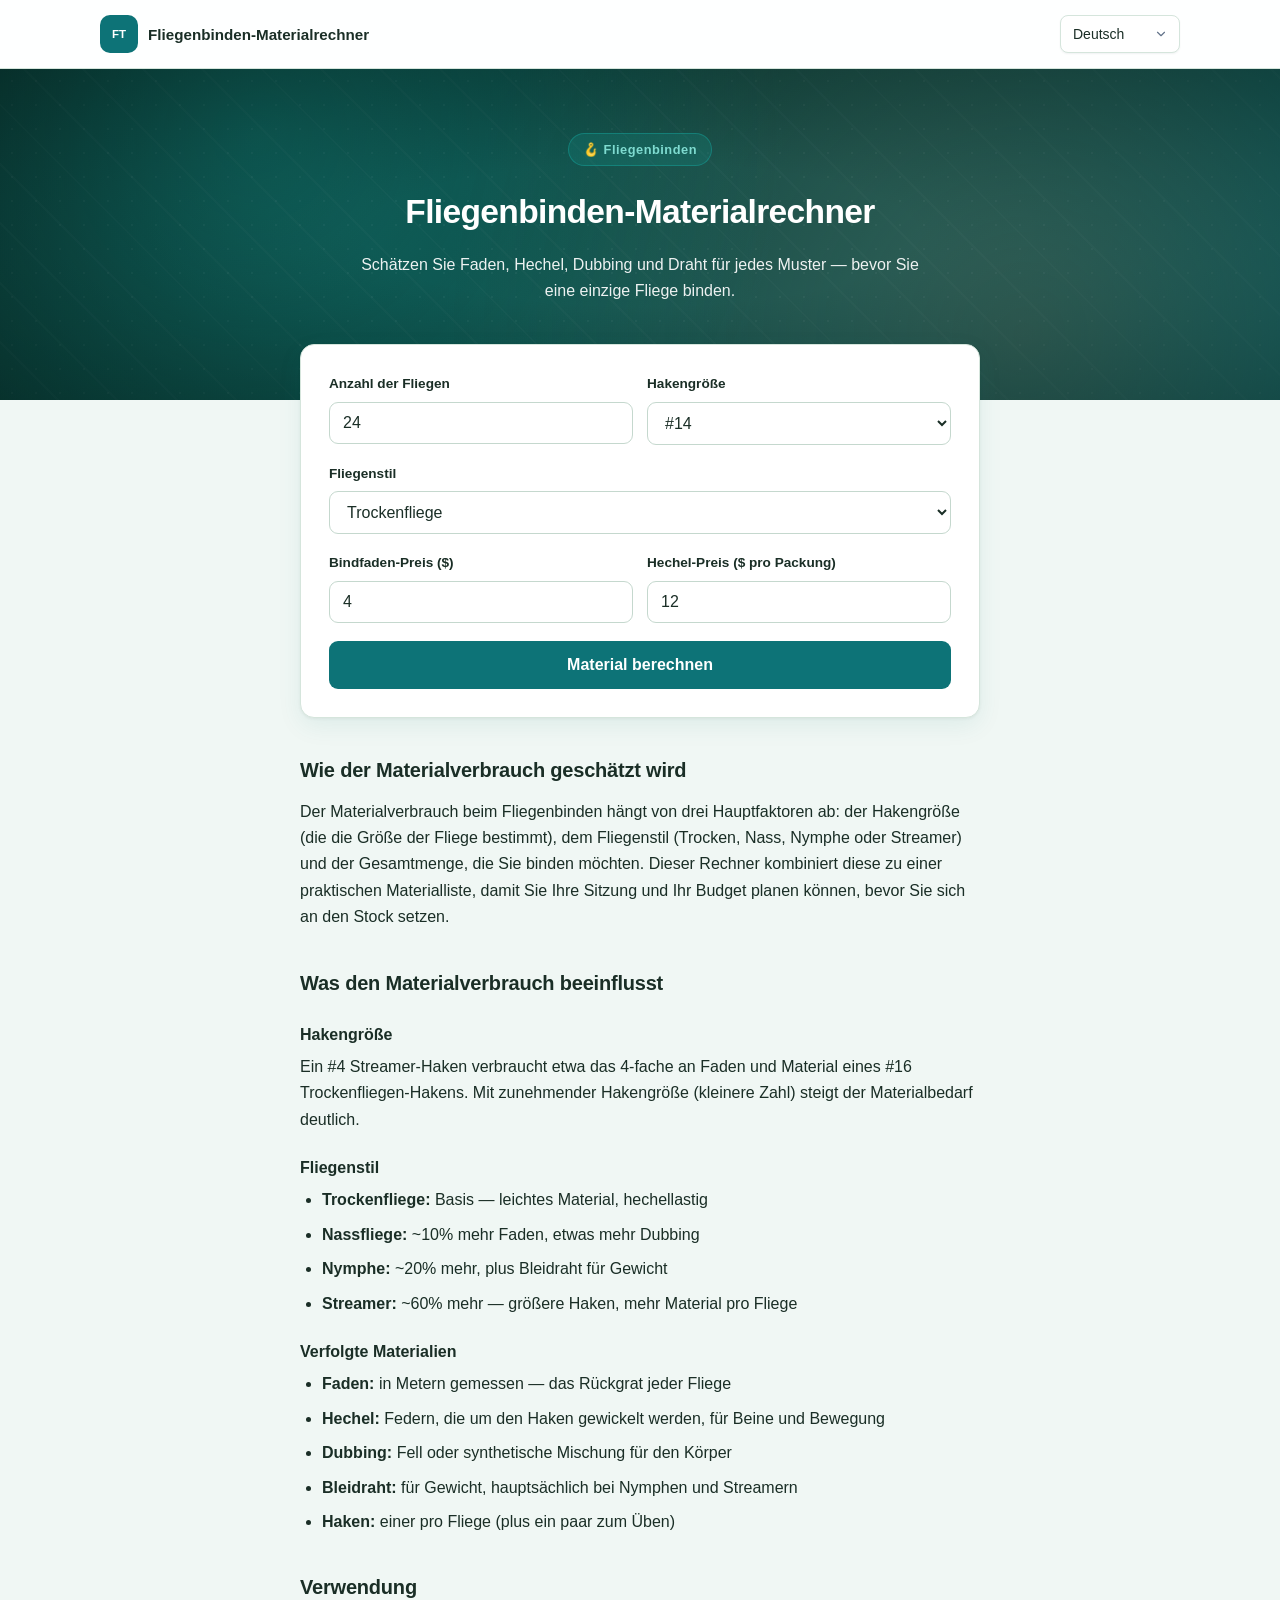
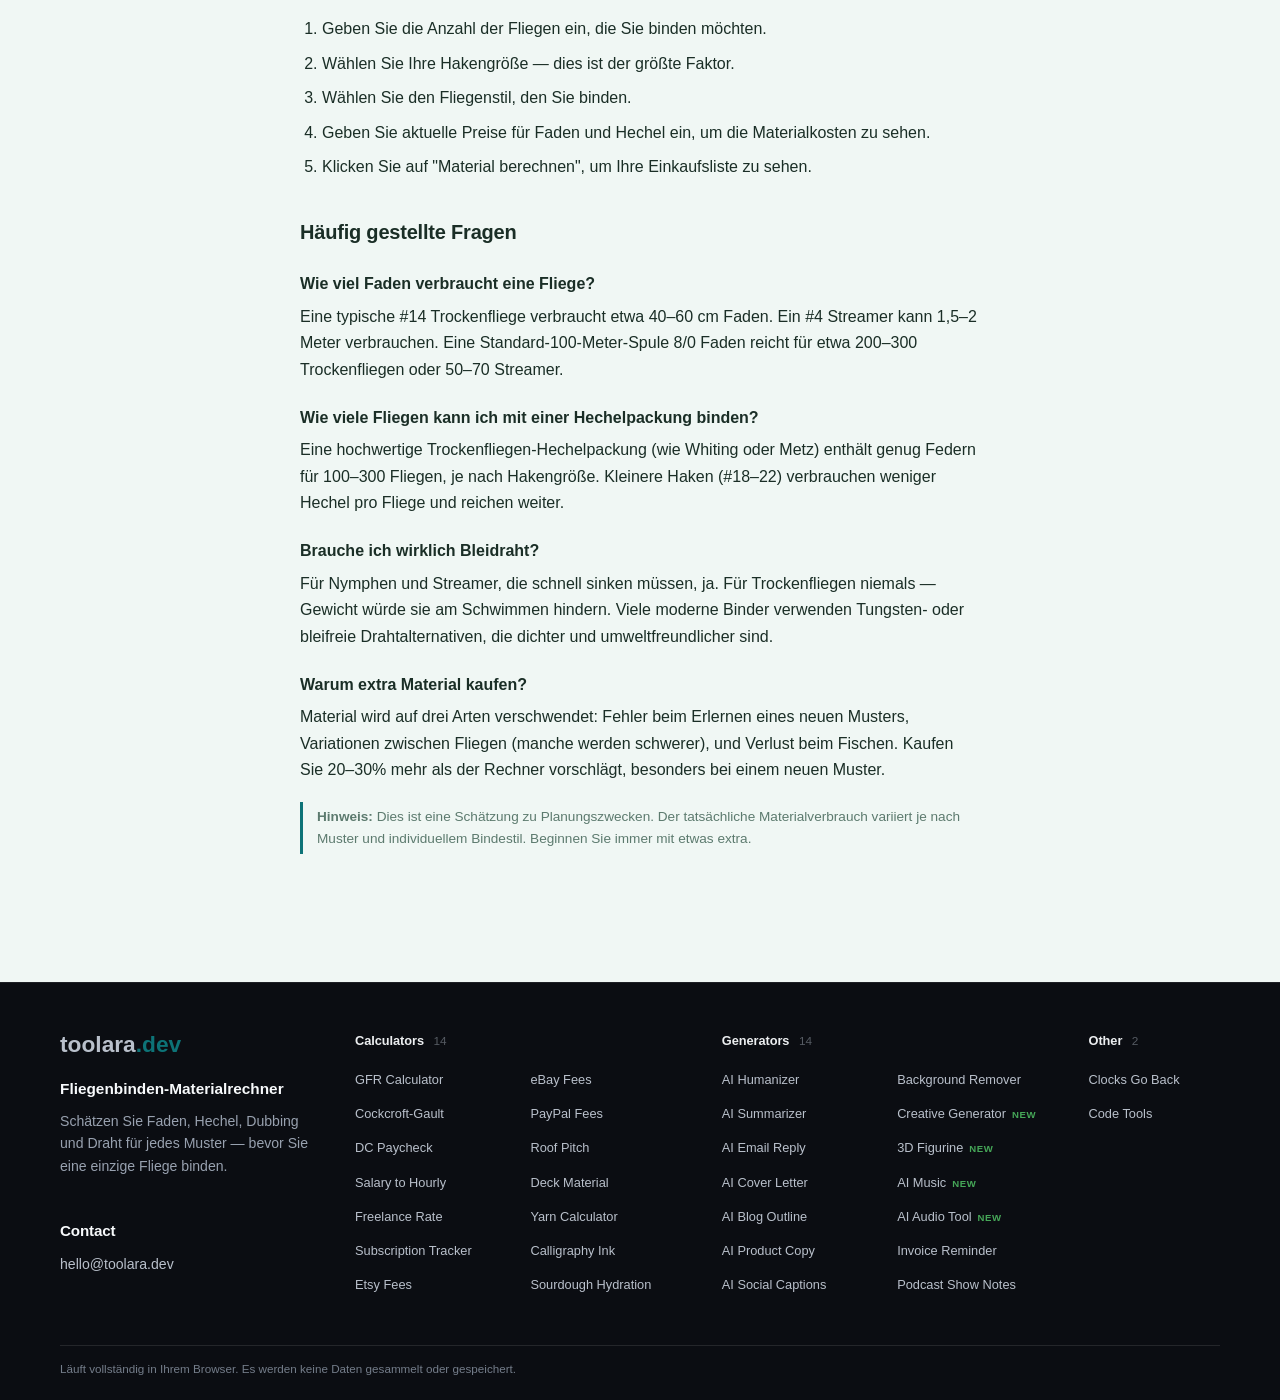
==== commit 6dd51903: "Add Clocks Go Back to footer Other group" ====
--- a/de/index.html
+++ b/de/index.html
@@ -226,7 +226,7 @@
 <a class="site-footer-wordmark" href="https://toolara.dev/" aria-label="toolara.dev">toolara<span class="tld">.dev</span></a>
 <p class="site-footer-site-name" data-i18n="title">Fliegenbinden-Materialrechner</p>
 <p class="site-footer-description" data-i18n="subtitle">Schätzen Sie Faden, Hechel, Dubbing und Draht für jedes Muster — bevor Sie eine einzige Fliege binden.</p>
-<h2 class="fa-contact-h">Contact</h2><p class="site-footer-contact fa-contact"><a href="mailto:hello@toolara.dev">hello@toolara.dev</a></p></section><section class="site-footer-column"><h4 class="fa-h4">Calculators <span class="n">14</span></h4><ul class="fa-list"><li><a href="https://gfr.toolara.dev/">GFR Calculator</a></li><li><a href="https://crcl.toolara.dev/">Cockcroft-Gault</a></li><li><a href="https://dc-pay.toolara.dev/">DC Paycheck</a></li><li><a href="https://salary.toolara.dev/">Salary to Hourly</a></li><li><a href="https://freelance.toolara.dev/">Freelance Rate</a></li><li><a href="https://subscriptions.toolara.dev/">Subscription Tracker</a></li><li><a href="https://etsy.toolara.dev/">Etsy Fees</a></li><li><a href="https://ebay.toolara.dev/">eBay Fees</a></li><li><a href="https://paypal.toolara.dev/">PayPal Fees</a></li><li><a href="https://roof.toolara.dev/">Roof Pitch</a></li><li><a href="https://deck.toolara.dev/">Deck Material</a></li><li><a href="https://yarn.toolara.dev/">Yarn Calculator</a></li><li><a href="https://calligraphy.toolara.dev/">Calligraphy Ink</a></li><li><a href="https://sourdough.toolara.dev/">Sourdough Hydration</a></li></ul></section><section class="site-footer-column"><h4 class="fa-h4">Generators <span class="n">14</span></h4><ul class="fa-list"><li><a href="https://humanize.toolara.dev/">AI Humanizer</a></li><li><a href="https://summarize.toolara.dev/">AI Summarizer</a></li><li><a href="https://emailreply.toolara.dev/">AI Email Reply</a></li><li><a href="https://coverletter.toolara.dev/">AI Cover Letter</a></li><li><a href="https://blogoutline.toolara.dev/">AI Blog Outline</a></li><li><a href="https://productcopy.toolara.dev/">AI Product Copy</a></li><li><a href="https://captions.toolara.dev/">AI Social Captions</a></li><li><a href="https://background.toolara.dev/">Background Remover</a></li><li><a href="https://creative.toolara.dev/">Creative Generator<span class="fa-new">NEW</span></a></li><li><a href="https://figurine.toolara.dev/">3D Figurine<span class="fa-new">NEW</span></a></li><li><a href="https://music.toolara.dev/">AI Music<span class="fa-new">NEW</span></a></li><li><a href="https://audio.toolara.dev/">AI Audio Tool<span class="fa-new">NEW</span></a></li><li><a href="https://invoices.toolara.dev/">Invoice Reminder</a></li><li><a href="https://podcast.toolara.dev/">Podcast Show Notes</a></li></ul></section><section class="site-footer-column"><h4 class="fa-h4">Developer <span class="n">1</span></h4><ul class="fa-list single"><li><a href="https://devtools.toolara.dev/">Code Tools</a></li></ul></section></div>
+<h2 class="fa-contact-h">Contact</h2><p class="site-footer-contact fa-contact"><a href="mailto:hello@toolara.dev">hello@toolara.dev</a></p></section><section class="site-footer-column"><h4 class="fa-h4">Calculators <span class="n">14</span></h4><ul class="fa-list"><li><a href="https://gfr.toolara.dev/">GFR Calculator</a></li><li><a href="https://crcl.toolara.dev/">Cockcroft-Gault</a></li><li><a href="https://dc-pay.toolara.dev/">DC Paycheck</a></li><li><a href="https://salary.toolara.dev/">Salary to Hourly</a></li><li><a href="https://freelance.toolara.dev/">Freelance Rate</a></li><li><a href="https://subscriptions.toolara.dev/">Subscription Tracker</a></li><li><a href="https://etsy.toolara.dev/">Etsy Fees</a></li><li><a href="https://ebay.toolara.dev/">eBay Fees</a></li><li><a href="https://paypal.toolara.dev/">PayPal Fees</a></li><li><a href="https://roof.toolara.dev/">Roof Pitch</a></li><li><a href="https://deck.toolara.dev/">Deck Material</a></li><li><a href="https://yarn.toolara.dev/">Yarn Calculator</a></li><li><a href="https://calligraphy.toolara.dev/">Calligraphy Ink</a></li><li><a href="https://sourdough.toolara.dev/">Sourdough Hydration</a></li></ul></section><section class="site-footer-column"><h4 class="fa-h4">Generators <span class="n">14</span></h4><ul class="fa-list"><li><a href="https://humanize.toolara.dev/">AI Humanizer</a></li><li><a href="https://summarize.toolara.dev/">AI Summarizer</a></li><li><a href="https://emailreply.toolara.dev/">AI Email Reply</a></li><li><a href="https://coverletter.toolara.dev/">AI Cover Letter</a></li><li><a href="https://blogoutline.toolara.dev/">AI Blog Outline</a></li><li><a href="https://productcopy.toolara.dev/">AI Product Copy</a></li><li><a href="https://captions.toolara.dev/">AI Social Captions</a></li><li><a href="https://background.toolara.dev/">Background Remover</a></li><li><a href="https://creative.toolara.dev/">Creative Generator<span class="fa-new">NEW</span></a></li><li><a href="https://figurine.toolara.dev/">3D Figurine<span class="fa-new">NEW</span></a></li><li><a href="https://music.toolara.dev/">AI Music<span class="fa-new">NEW</span></a></li><li><a href="https://audio.toolara.dev/">AI Audio Tool<span class="fa-new">NEW</span></a></li><li><a href="https://invoices.toolara.dev/">Invoice Reminder</a></li><li><a href="https://podcast.toolara.dev/">Podcast Show Notes</a></li></ul></section><section class="site-footer-column"><h4 class="fa-h4">Other <span class="n">2</span></h4><ul class="fa-list single"><li><a href="https://clocksgoback.toolara.dev/">Clocks Go Back</a></li><li><a href="https://devtools.toolara.dev/">Code Tools</a></li></ul></section></div>
 <div class="site-footer-bottom"><p class="site-footer-privacy" data-i18n="footer">Läuft vollständig in Ihrem Browser. Es werden keine Daten gesammelt oder gespeichert.</p></div>
 </div>
 </footer>
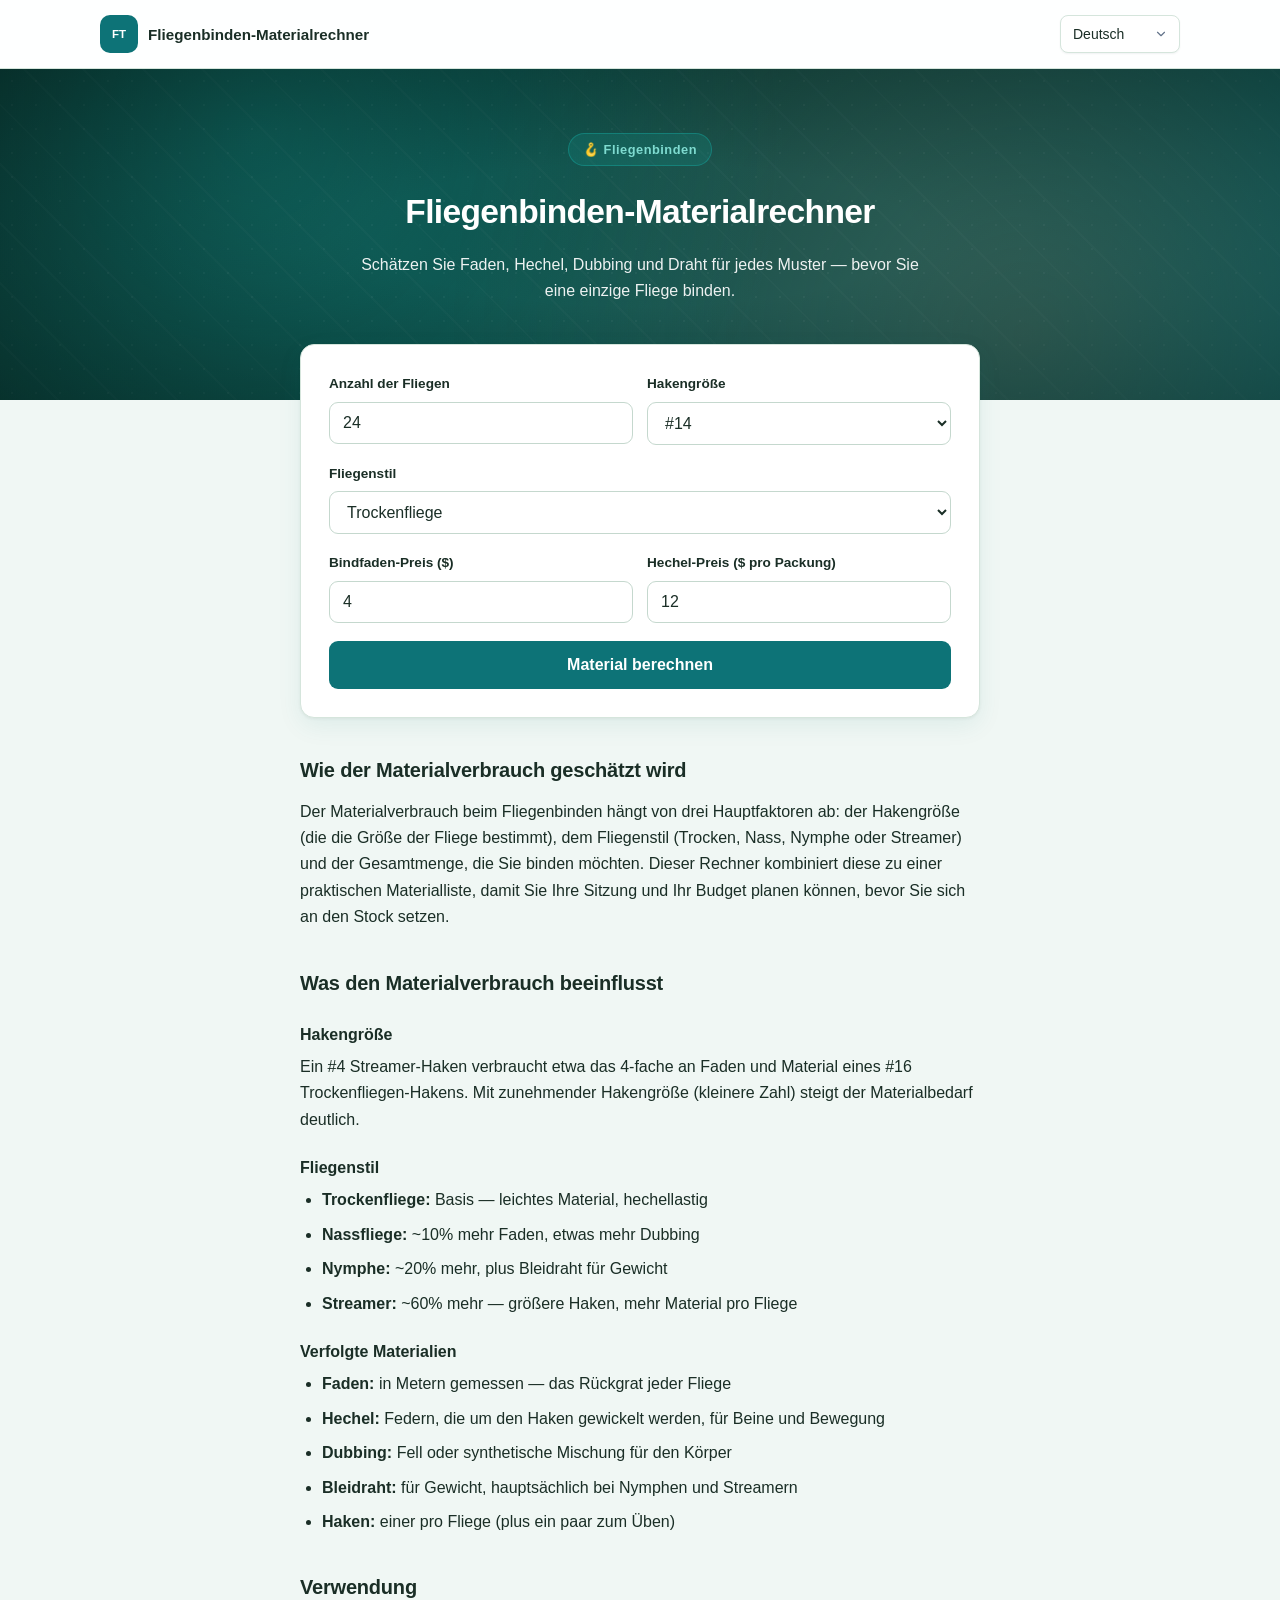
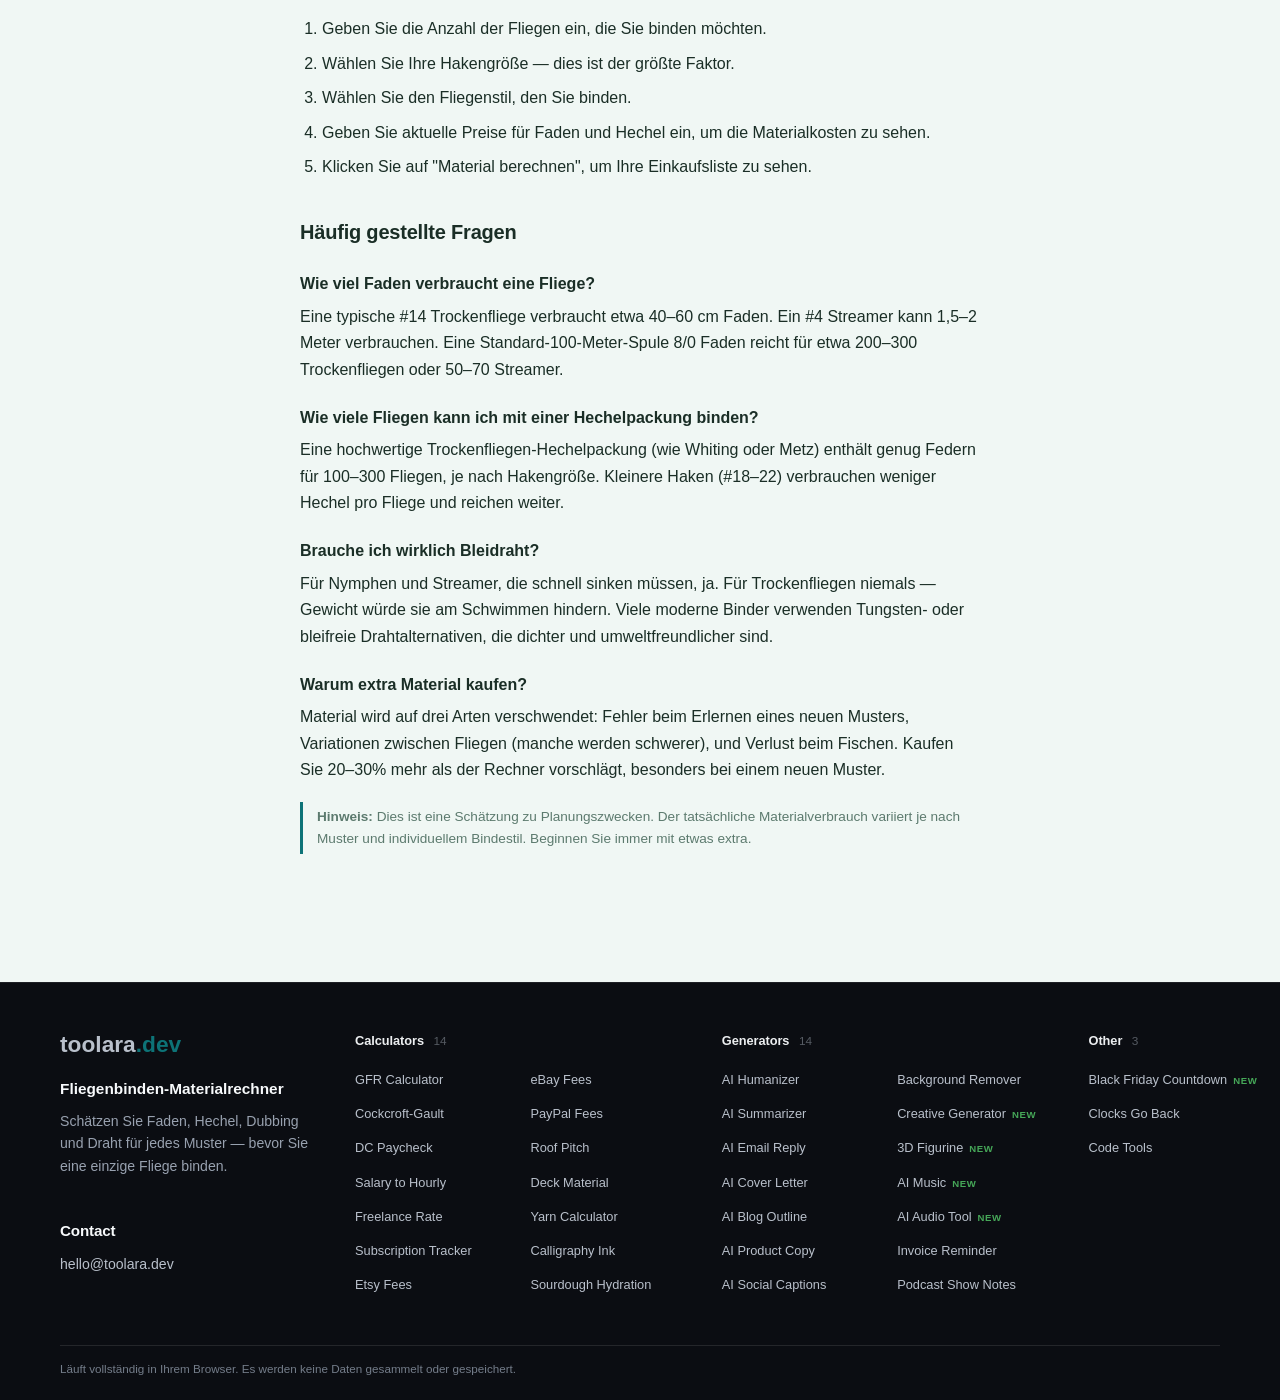
==== commit 65e077ea: "Add Black Friday Countdown to footer" ====
--- a/de/index.html
+++ b/de/index.html
@@ -226,7 +226,7 @@
 <a class="site-footer-wordmark" href="https://toolara.dev/" aria-label="toolara.dev">toolara<span class="tld">.dev</span></a>
 <p class="site-footer-site-name" data-i18n="title">Fliegenbinden-Materialrechner</p>
 <p class="site-footer-description" data-i18n="subtitle">Schätzen Sie Faden, Hechel, Dubbing und Draht für jedes Muster — bevor Sie eine einzige Fliege binden.</p>
-<h2 class="fa-contact-h">Contact</h2><p class="site-footer-contact fa-contact"><a href="mailto:hello@toolara.dev">hello@toolara.dev</a></p></section><section class="site-footer-column"><h4 class="fa-h4">Calculators <span class="n">14</span></h4><ul class="fa-list"><li><a href="https://gfr.toolara.dev/">GFR Calculator</a></li><li><a href="https://crcl.toolara.dev/">Cockcroft-Gault</a></li><li><a href="https://dc-pay.toolara.dev/">DC Paycheck</a></li><li><a href="https://salary.toolara.dev/">Salary to Hourly</a></li><li><a href="https://freelance.toolara.dev/">Freelance Rate</a></li><li><a href="https://subscriptions.toolara.dev/">Subscription Tracker</a></li><li><a href="https://etsy.toolara.dev/">Etsy Fees</a></li><li><a href="https://ebay.toolara.dev/">eBay Fees</a></li><li><a href="https://paypal.toolara.dev/">PayPal Fees</a></li><li><a href="https://roof.toolara.dev/">Roof Pitch</a></li><li><a href="https://deck.toolara.dev/">Deck Material</a></li><li><a href="https://yarn.toolara.dev/">Yarn Calculator</a></li><li><a href="https://calligraphy.toolara.dev/">Calligraphy Ink</a></li><li><a href="https://sourdough.toolara.dev/">Sourdough Hydration</a></li></ul></section><section class="site-footer-column"><h4 class="fa-h4">Generators <span class="n">14</span></h4><ul class="fa-list"><li><a href="https://humanize.toolara.dev/">AI Humanizer</a></li><li><a href="https://summarize.toolara.dev/">AI Summarizer</a></li><li><a href="https://emailreply.toolara.dev/">AI Email Reply</a></li><li><a href="https://coverletter.toolara.dev/">AI Cover Letter</a></li><li><a href="https://blogoutline.toolara.dev/">AI Blog Outline</a></li><li><a href="https://productcopy.toolara.dev/">AI Product Copy</a></li><li><a href="https://captions.toolara.dev/">AI Social Captions</a></li><li><a href="https://background.toolara.dev/">Background Remover</a></li><li><a href="https://creative.toolara.dev/">Creative Generator<span class="fa-new">NEW</span></a></li><li><a href="https://figurine.toolara.dev/">3D Figurine<span class="fa-new">NEW</span></a></li><li><a href="https://music.toolara.dev/">AI Music<span class="fa-new">NEW</span></a></li><li><a href="https://audio.toolara.dev/">AI Audio Tool<span class="fa-new">NEW</span></a></li><li><a href="https://invoices.toolara.dev/">Invoice Reminder</a></li><li><a href="https://podcast.toolara.dev/">Podcast Show Notes</a></li></ul></section><section class="site-footer-column"><h4 class="fa-h4">Other <span class="n">2</span></h4><ul class="fa-list single"><li><a href="https://clocksgoback.toolara.dev/">Clocks Go Back</a></li><li><a href="https://devtools.toolara.dev/">Code Tools</a></li></ul></section></div>
+<h2 class="fa-contact-h">Contact</h2><p class="site-footer-contact fa-contact"><a href="mailto:hello@toolara.dev">hello@toolara.dev</a></p></section><section class="site-footer-column"><h4 class="fa-h4">Calculators <span class="n">14</span></h4><ul class="fa-list"><li><a href="https://gfr.toolara.dev/">GFR Calculator</a></li><li><a href="https://crcl.toolara.dev/">Cockcroft-Gault</a></li><li><a href="https://dc-pay.toolara.dev/">DC Paycheck</a></li><li><a href="https://salary.toolara.dev/">Salary to Hourly</a></li><li><a href="https://freelance.toolara.dev/">Freelance Rate</a></li><li><a href="https://subscriptions.toolara.dev/">Subscription Tracker</a></li><li><a href="https://etsy.toolara.dev/">Etsy Fees</a></li><li><a href="https://ebay.toolara.dev/">eBay Fees</a></li><li><a href="https://paypal.toolara.dev/">PayPal Fees</a></li><li><a href="https://roof.toolara.dev/">Roof Pitch</a></li><li><a href="https://deck.toolara.dev/">Deck Material</a></li><li><a href="https://yarn.toolara.dev/">Yarn Calculator</a></li><li><a href="https://calligraphy.toolara.dev/">Calligraphy Ink</a></li><li><a href="https://sourdough.toolara.dev/">Sourdough Hydration</a></li></ul></section><section class="site-footer-column"><h4 class="fa-h4">Generators <span class="n">14</span></h4><ul class="fa-list"><li><a href="https://humanize.toolara.dev/">AI Humanizer</a></li><li><a href="https://summarize.toolara.dev/">AI Summarizer</a></li><li><a href="https://emailreply.toolara.dev/">AI Email Reply</a></li><li><a href="https://coverletter.toolara.dev/">AI Cover Letter</a></li><li><a href="https://blogoutline.toolara.dev/">AI Blog Outline</a></li><li><a href="https://productcopy.toolara.dev/">AI Product Copy</a></li><li><a href="https://captions.toolara.dev/">AI Social Captions</a></li><li><a href="https://background.toolara.dev/">Background Remover</a></li><li><a href="https://creative.toolara.dev/">Creative Generator<span class="fa-new">NEW</span></a></li><li><a href="https://figurine.toolara.dev/">3D Figurine<span class="fa-new">NEW</span></a></li><li><a href="https://music.toolara.dev/">AI Music<span class="fa-new">NEW</span></a></li><li><a href="https://audio.toolara.dev/">AI Audio Tool<span class="fa-new">NEW</span></a></li><li><a href="https://invoices.toolara.dev/">Invoice Reminder</a></li><li><a href="https://podcast.toolara.dev/">Podcast Show Notes</a></li></ul></section><section class="site-footer-column"><h4 class="fa-h4">Other <span class="n">3</span></h4><ul class="fa-list single"><li><a href="https://blackfriday.toolara.dev/">Black Friday Countdown<span class="fa-new">NEW</span></a></li><li><a href="https://clocksgoback.toolara.dev/">Clocks Go Back</a></li><li><a href="https://devtools.toolara.dev/">Code Tools</a></li></ul></section></div>
 <div class="site-footer-bottom"><p class="site-footer-privacy" data-i18n="footer">Läuft vollständig in Ihrem Browser. Es werden keine Daten gesammelt oder gespeichert.</p></div>
 </div>
 </footer>
